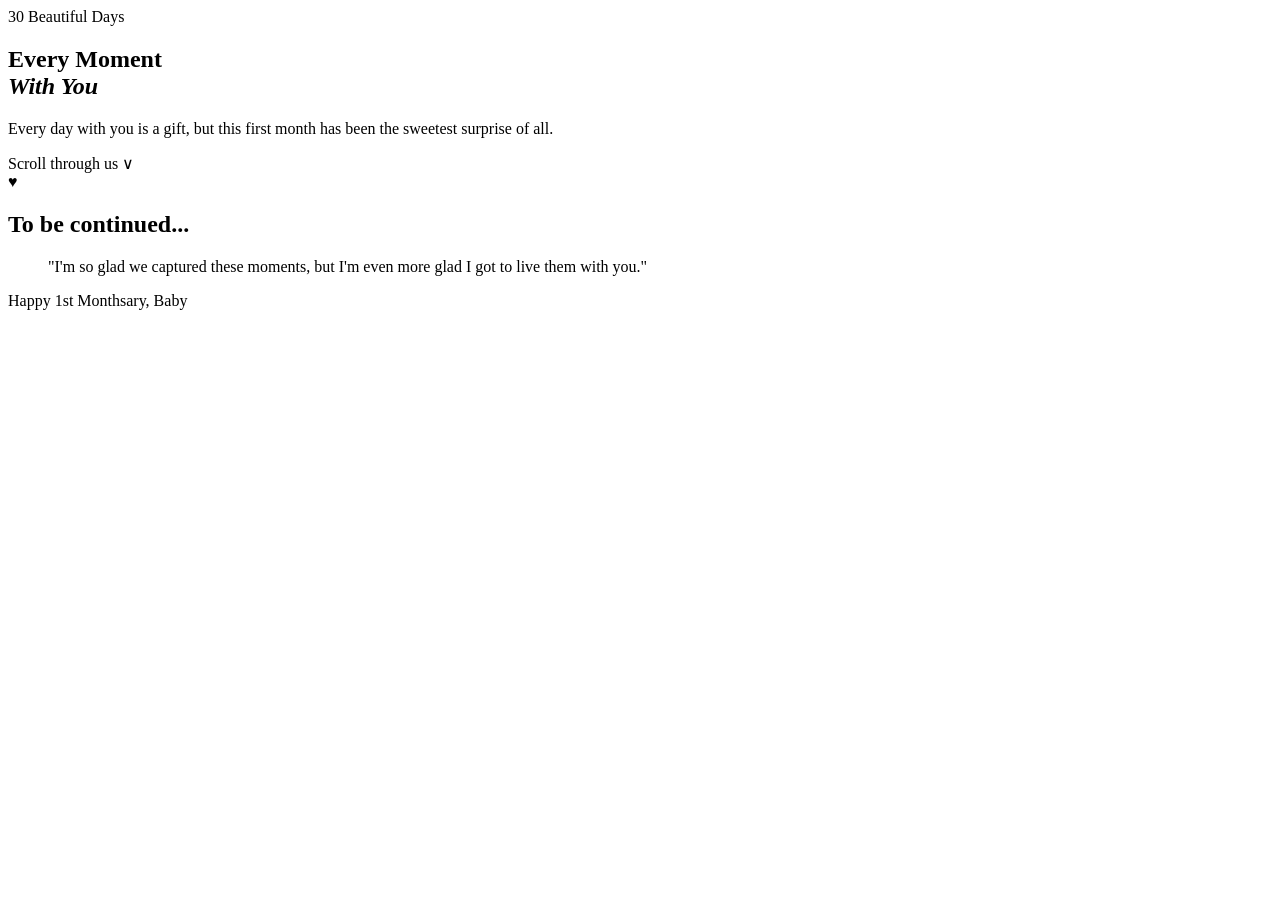
==== index.html @ 8f1a9c7d "file move" ====
<!DOCTYPE html>
<html lang="en">
<head>
  <meta charset="UTF-8" />
  <meta name="viewport" content="width=device-width, initial-scale=1.0" />
  <title>Monthsary</title>

  <link rel="stylesheet" href="style.css" />
</head>

<body>

  <div id="progress-bar"></div>

  <!-- BLOBS -->
  <div class="blob blob1"></div>
  <div class="blob blob2"></div>
  <div class="blob blob3"></div>
  <div class="blob blob4"></div>
  <div class="blob blob5"></div>

  <!-- HERO -->
  <section class="hero">
    <div>
      <div class="badge">30 Beautiful Days</div>

<h1>
  Every Moment <br>
  <em>With You</em>
</h1>

      <p>
        Every day with you is a gift, but this first month
        has been the sweetest surprise of all.
      </p>

      <div class="scroll-hint">
        <span>Scroll through us</span>
        <span class="arrow">∨</span>
      </div>
    </div>

    <div class="hero-fade"></div>
  </section>

  <!-- TIMELINE -->
  <main id="timeline"></main>

  <!-- FOOTER -->
  <footer>
    <div class="heart-circle">♥</div>

    <h2>To be continued...</h2>

    <blockquote>
      "I'm so glad we captured these moments, but I'm even more glad I got to live them with you."
    </blockquote>

    <div class="footer-label">
      Happy 1st Monthsary, Baby
    </div>
  </footer>

  <script src="script.js"></script>

</body>
</html>
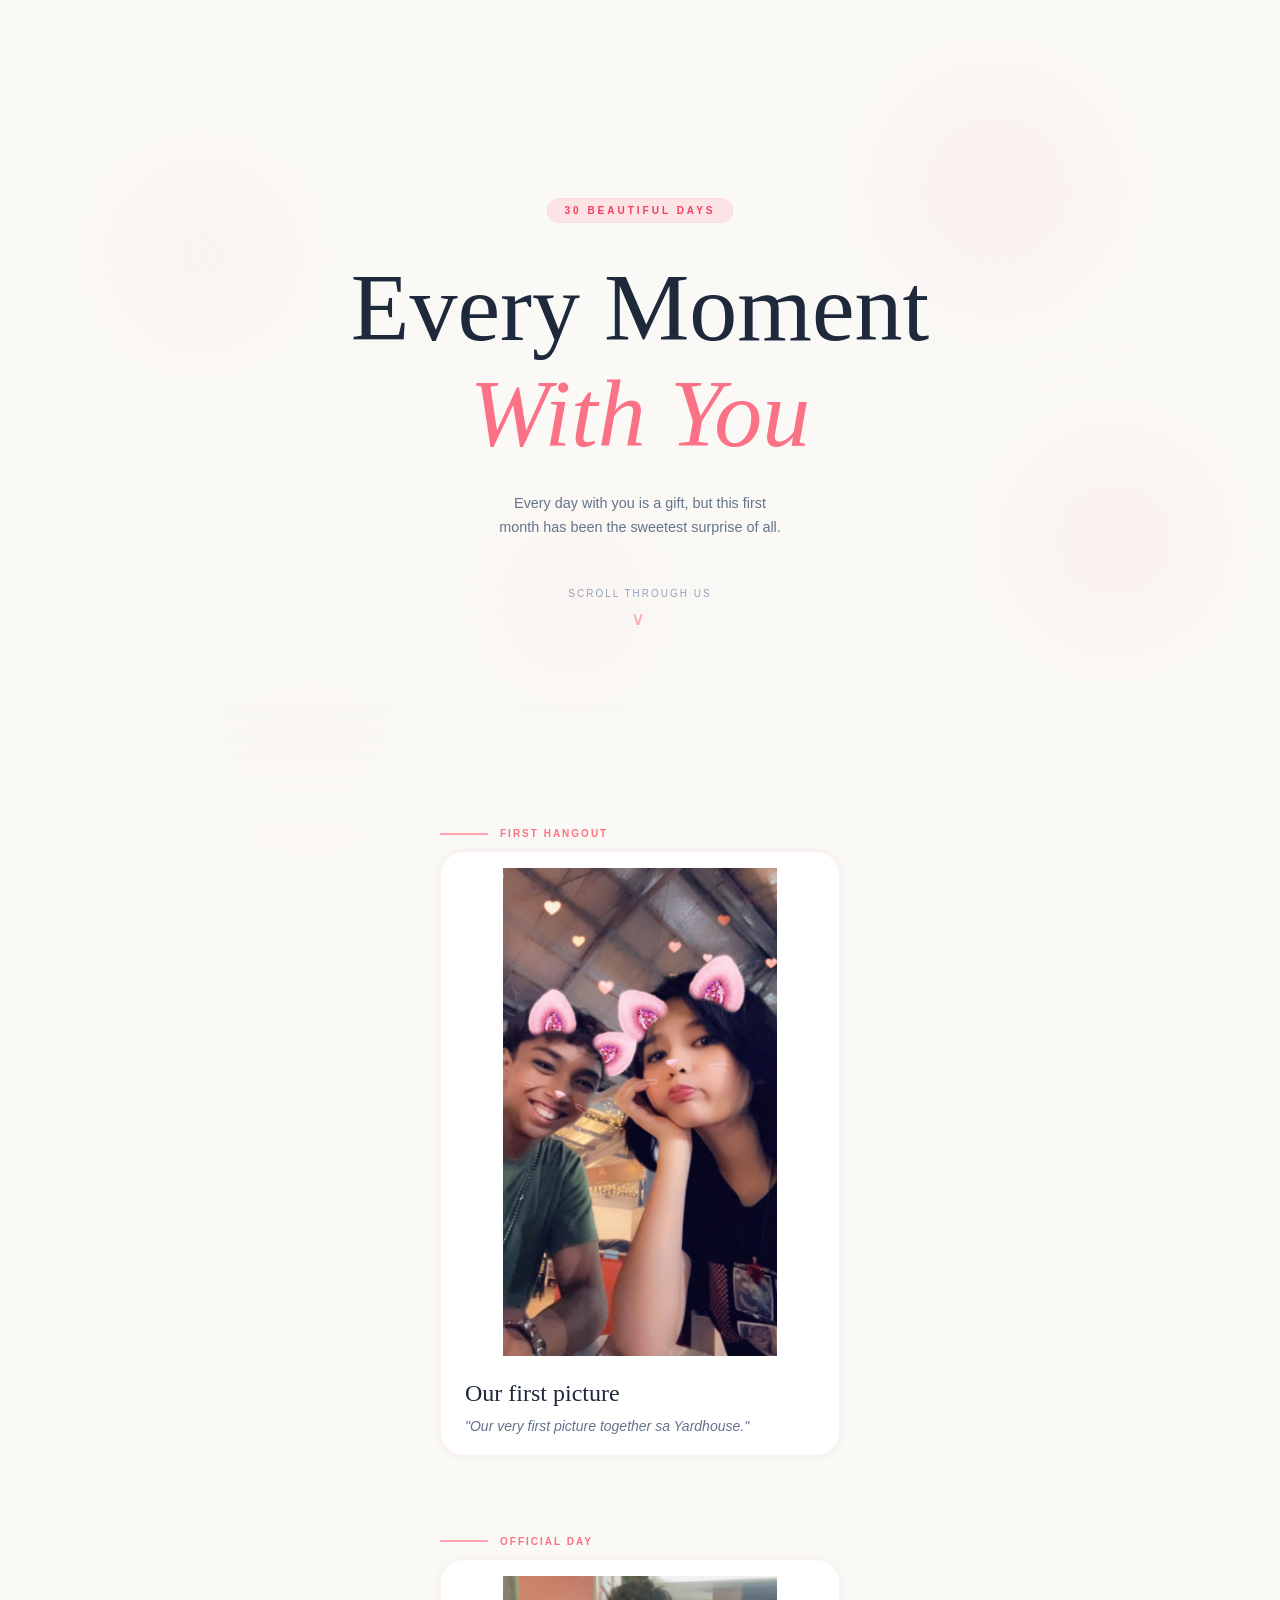
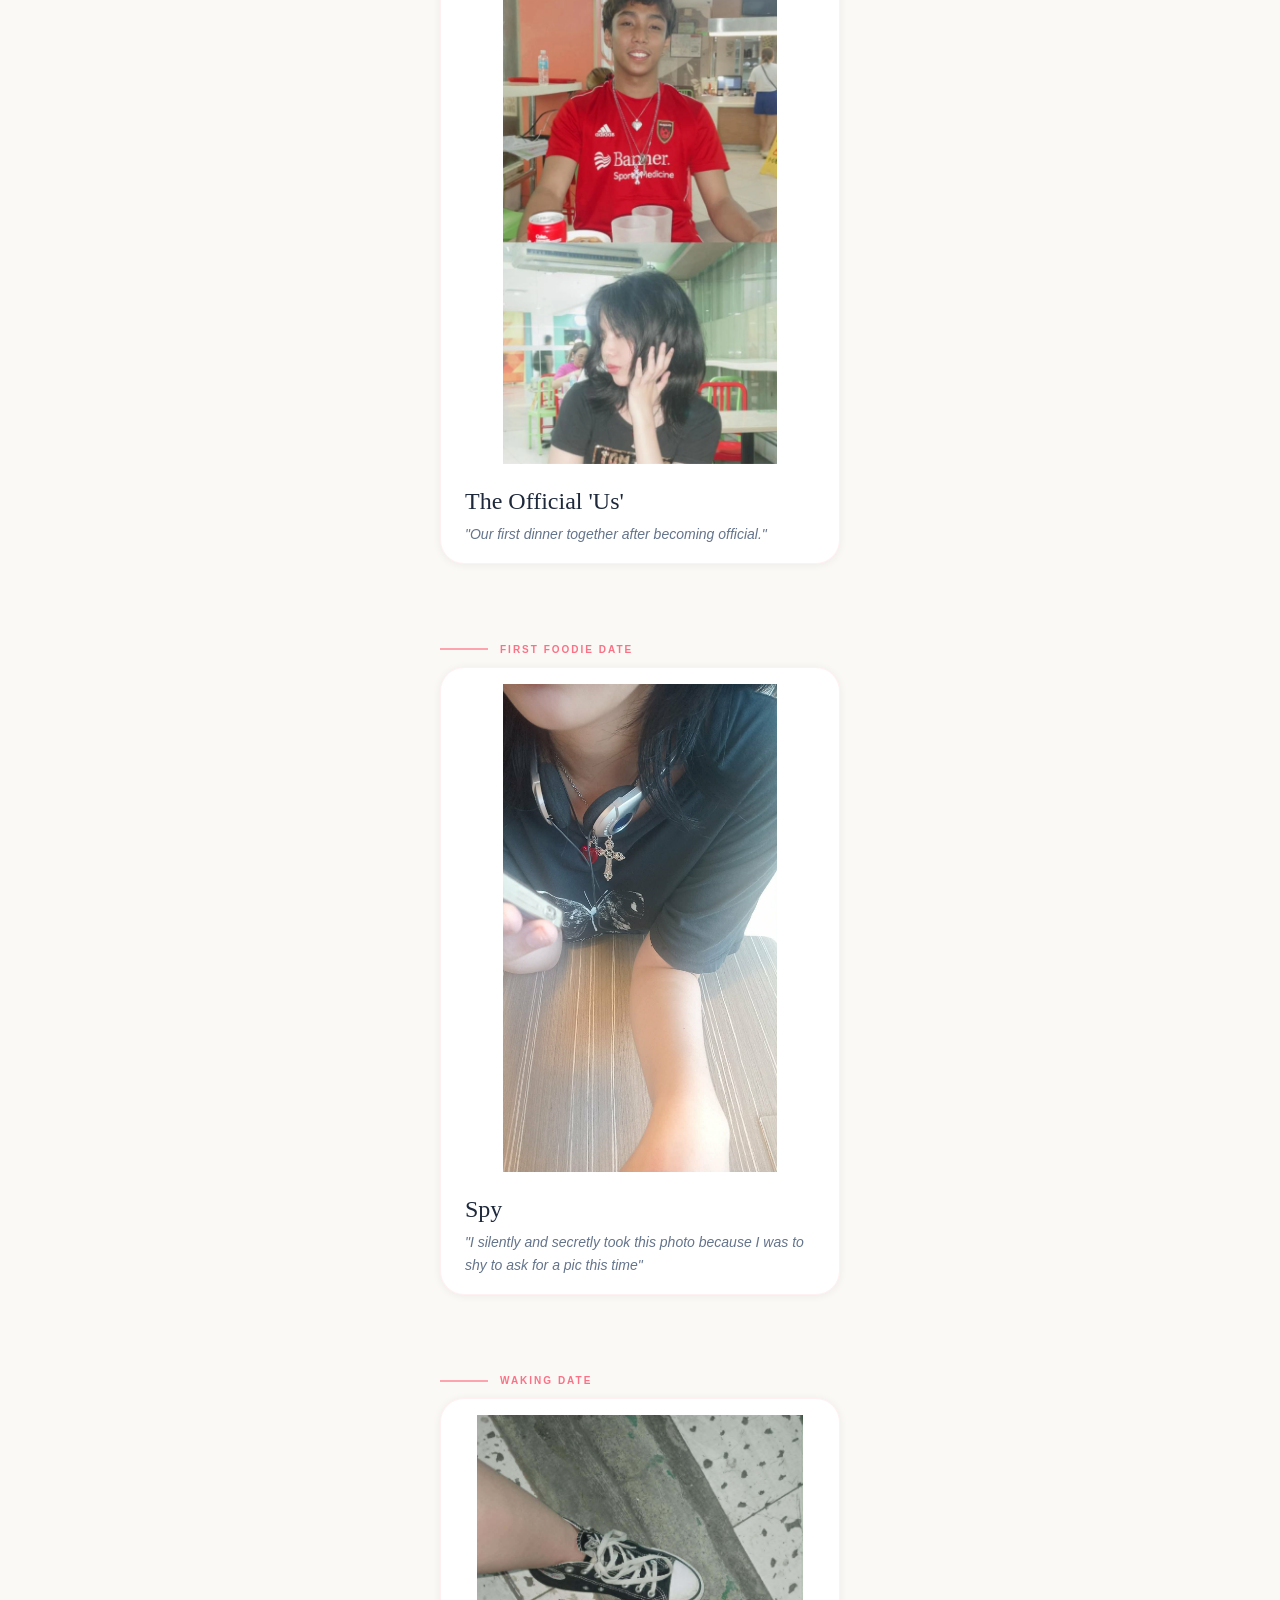
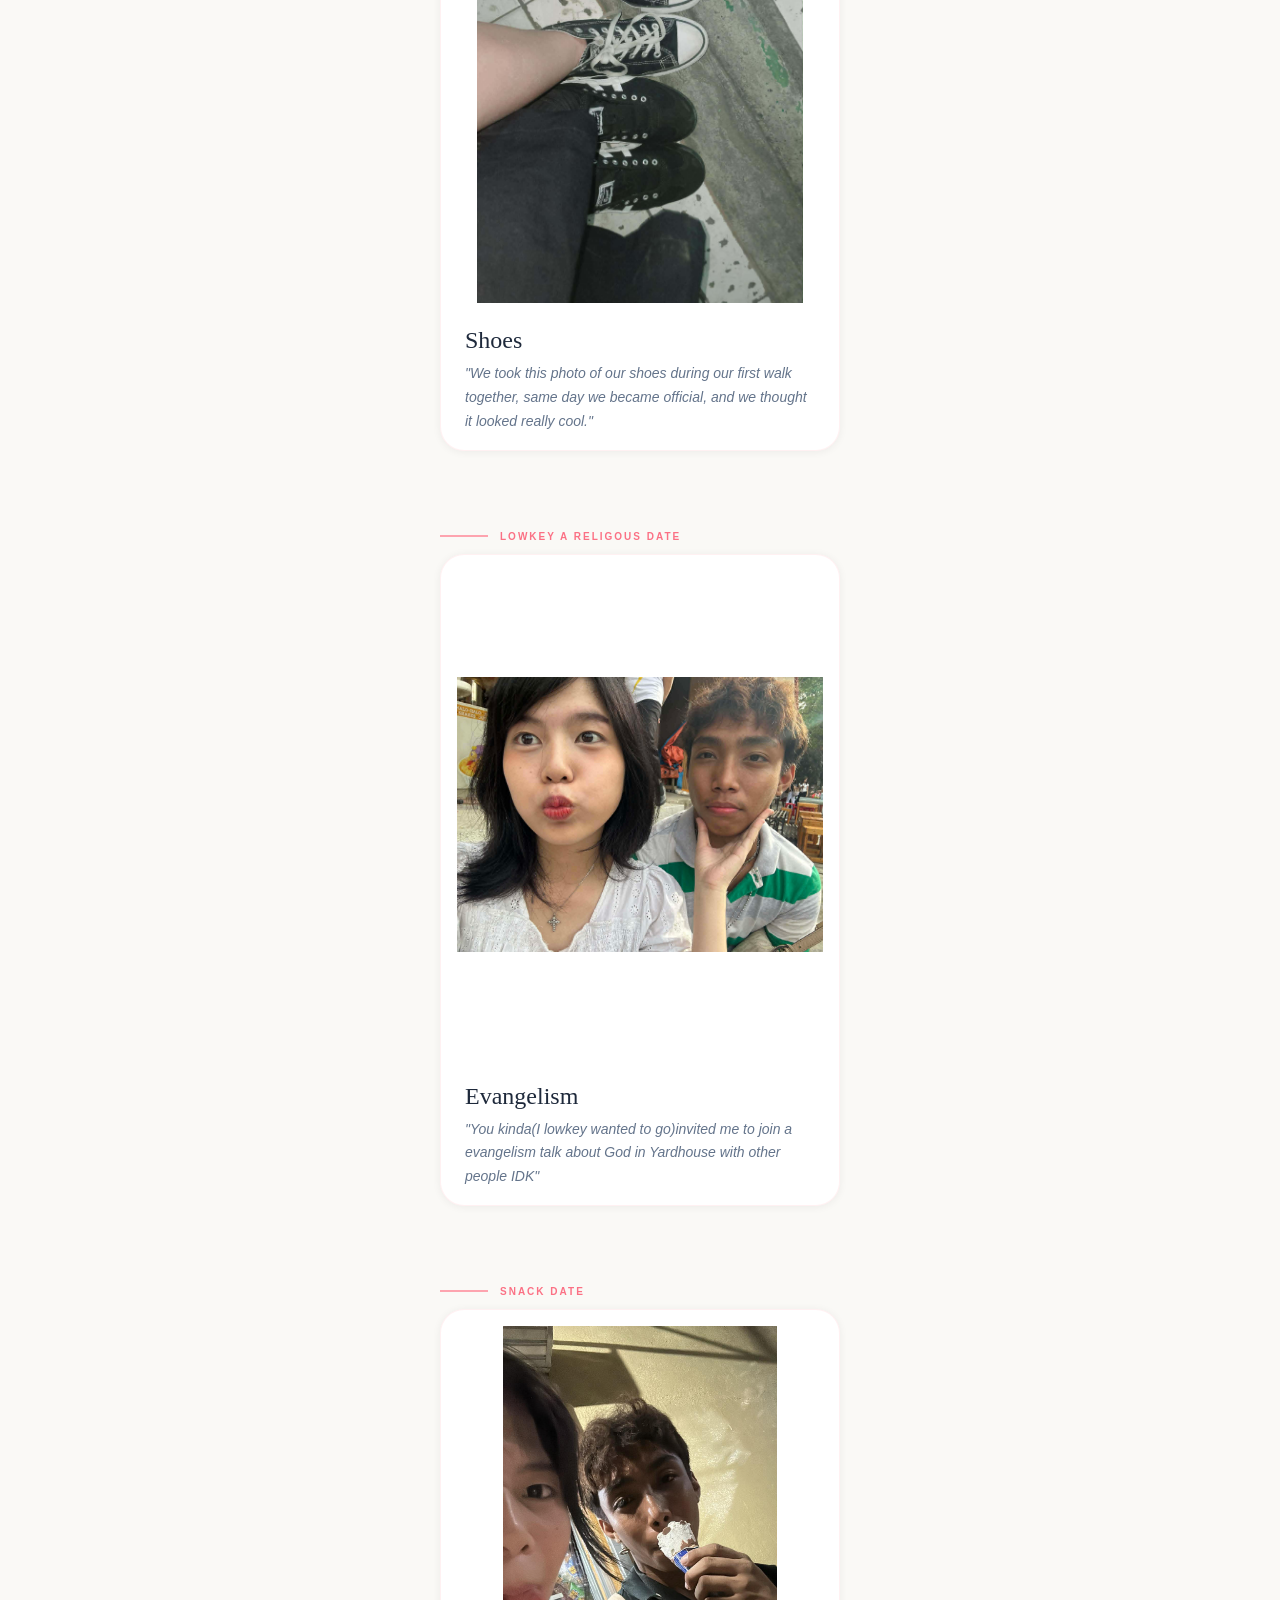
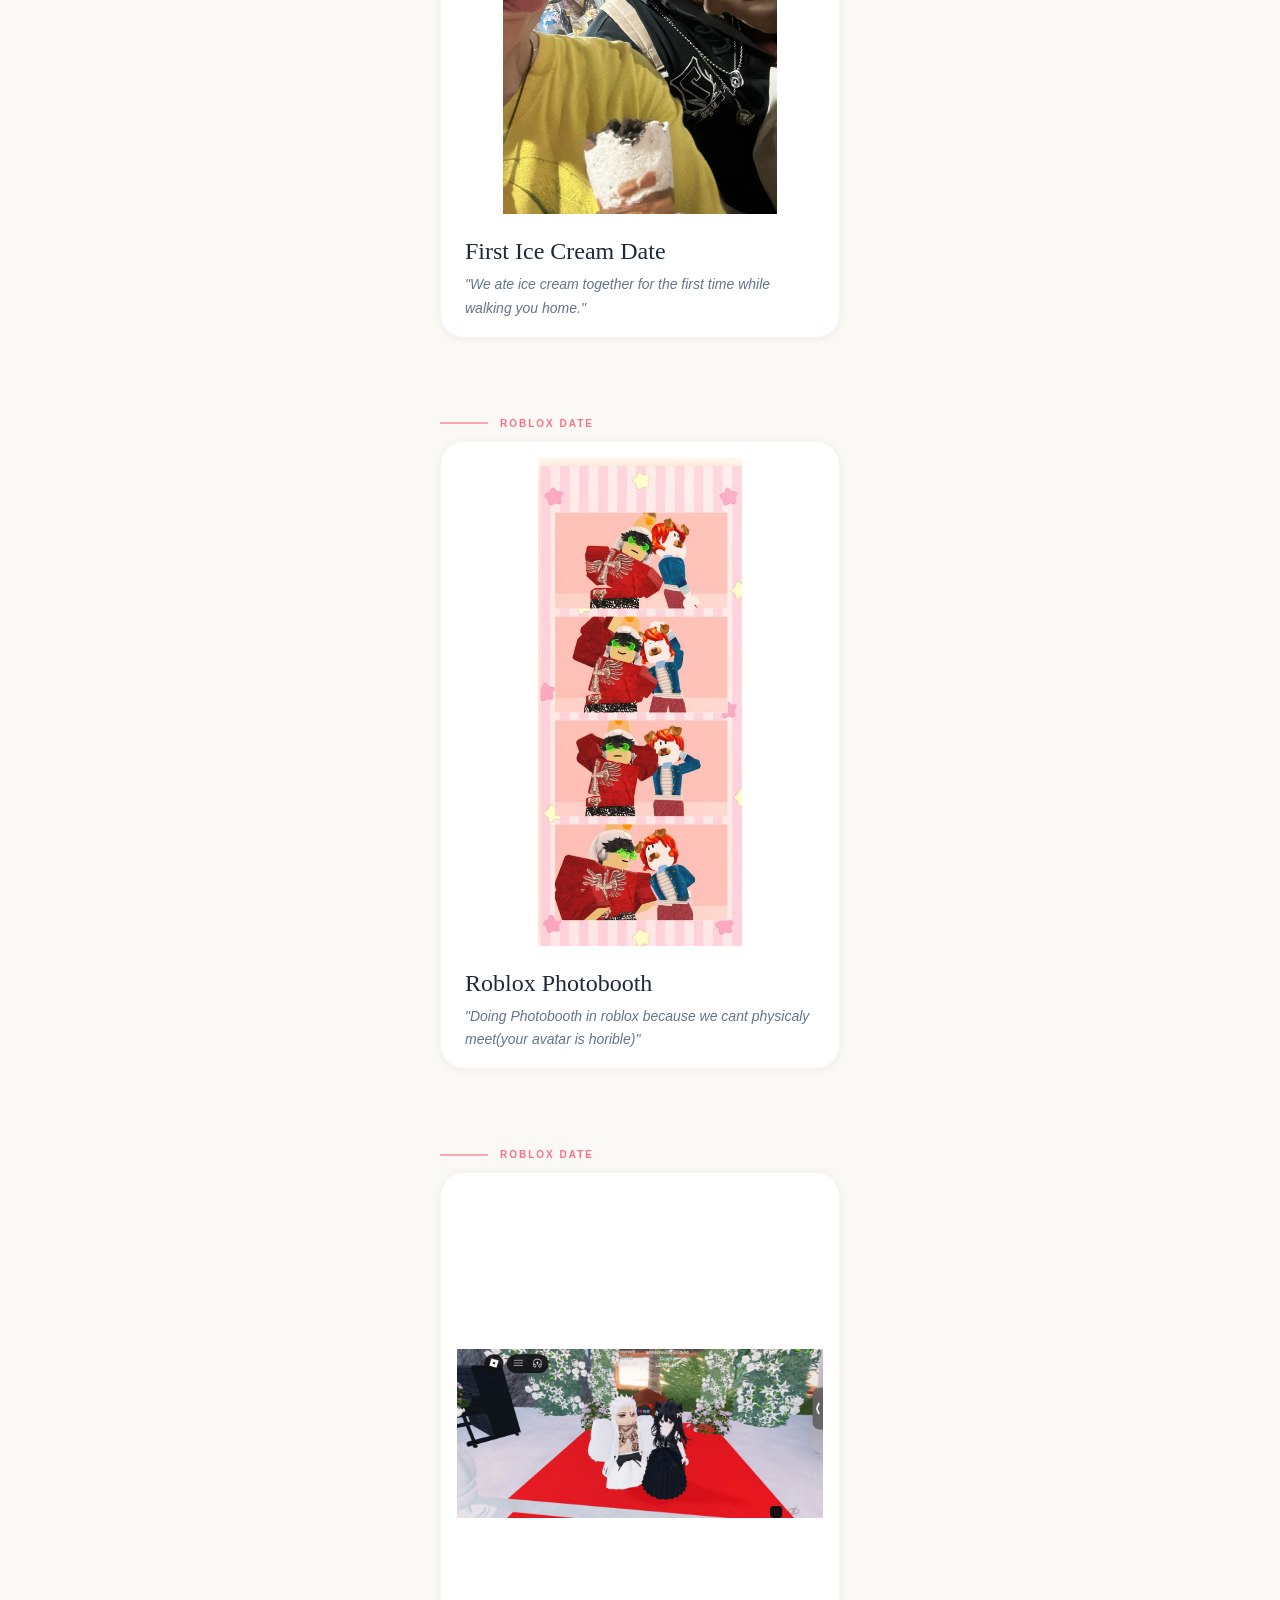
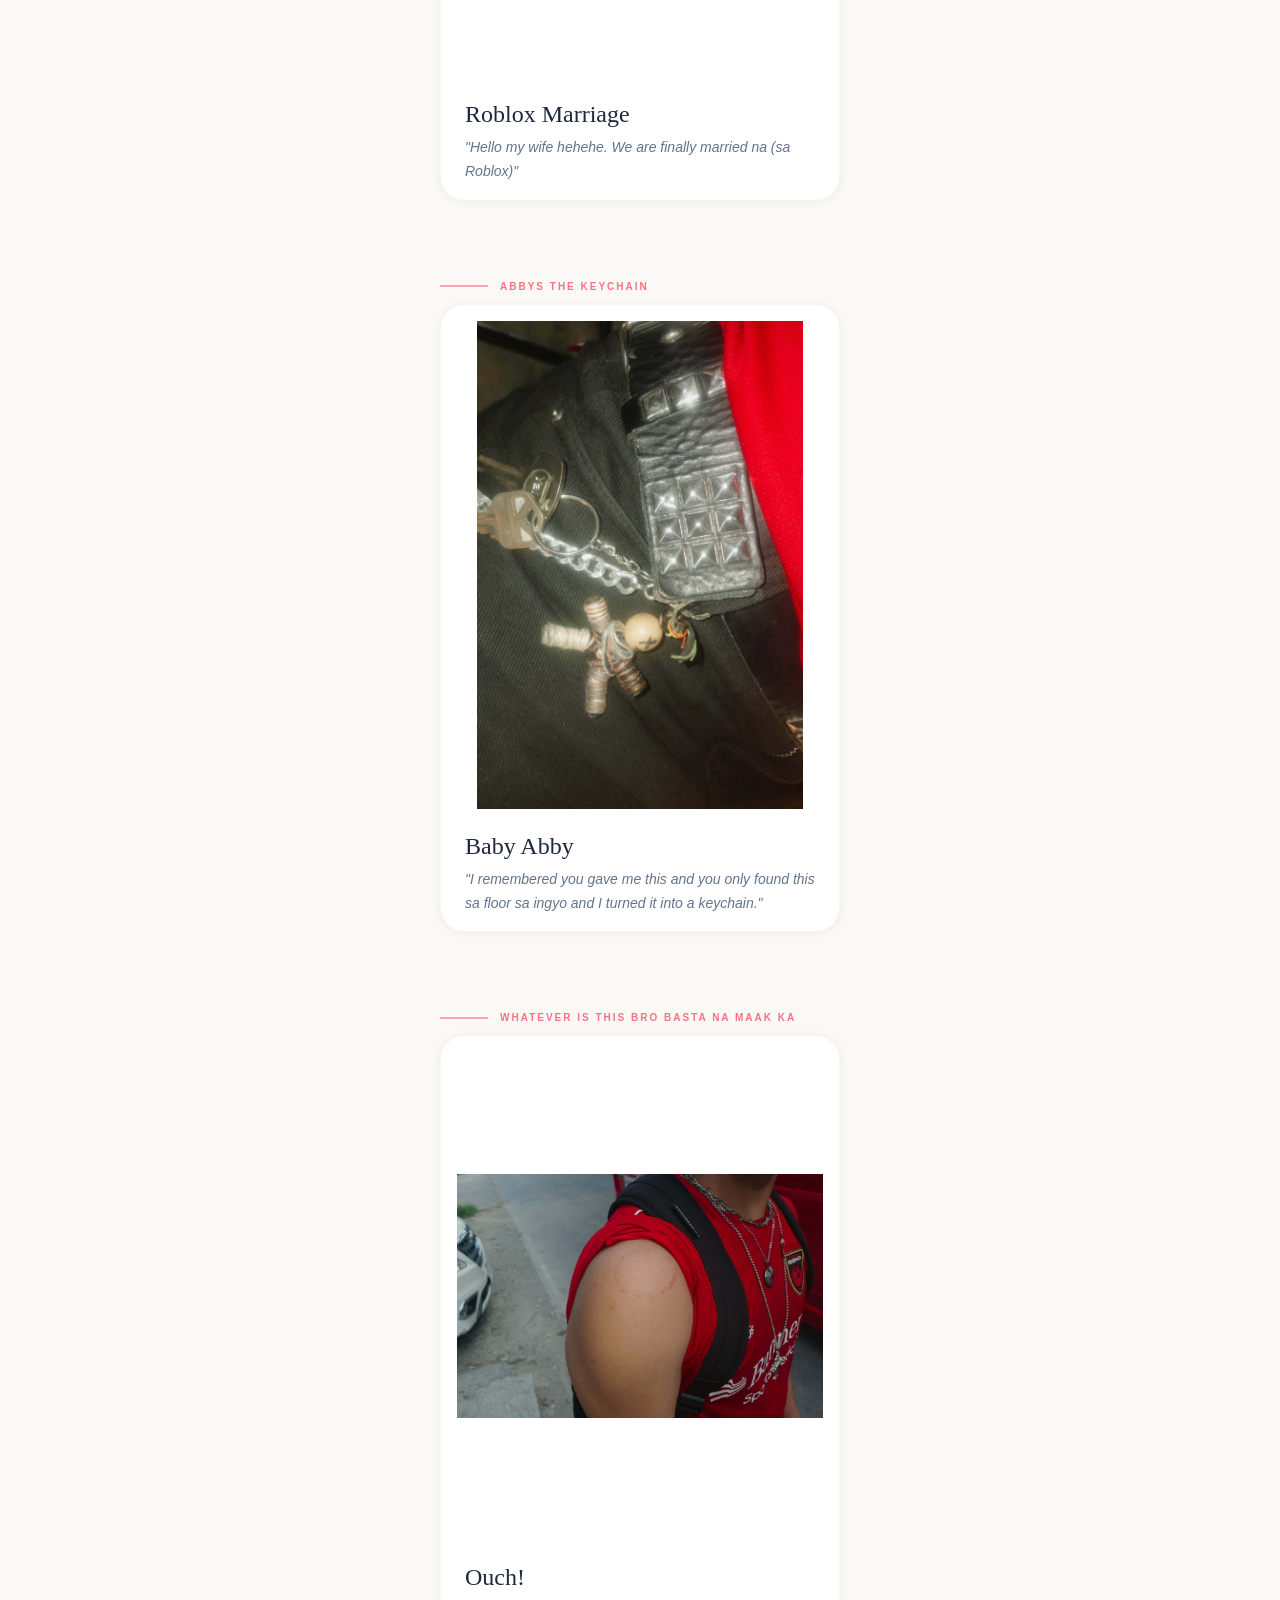
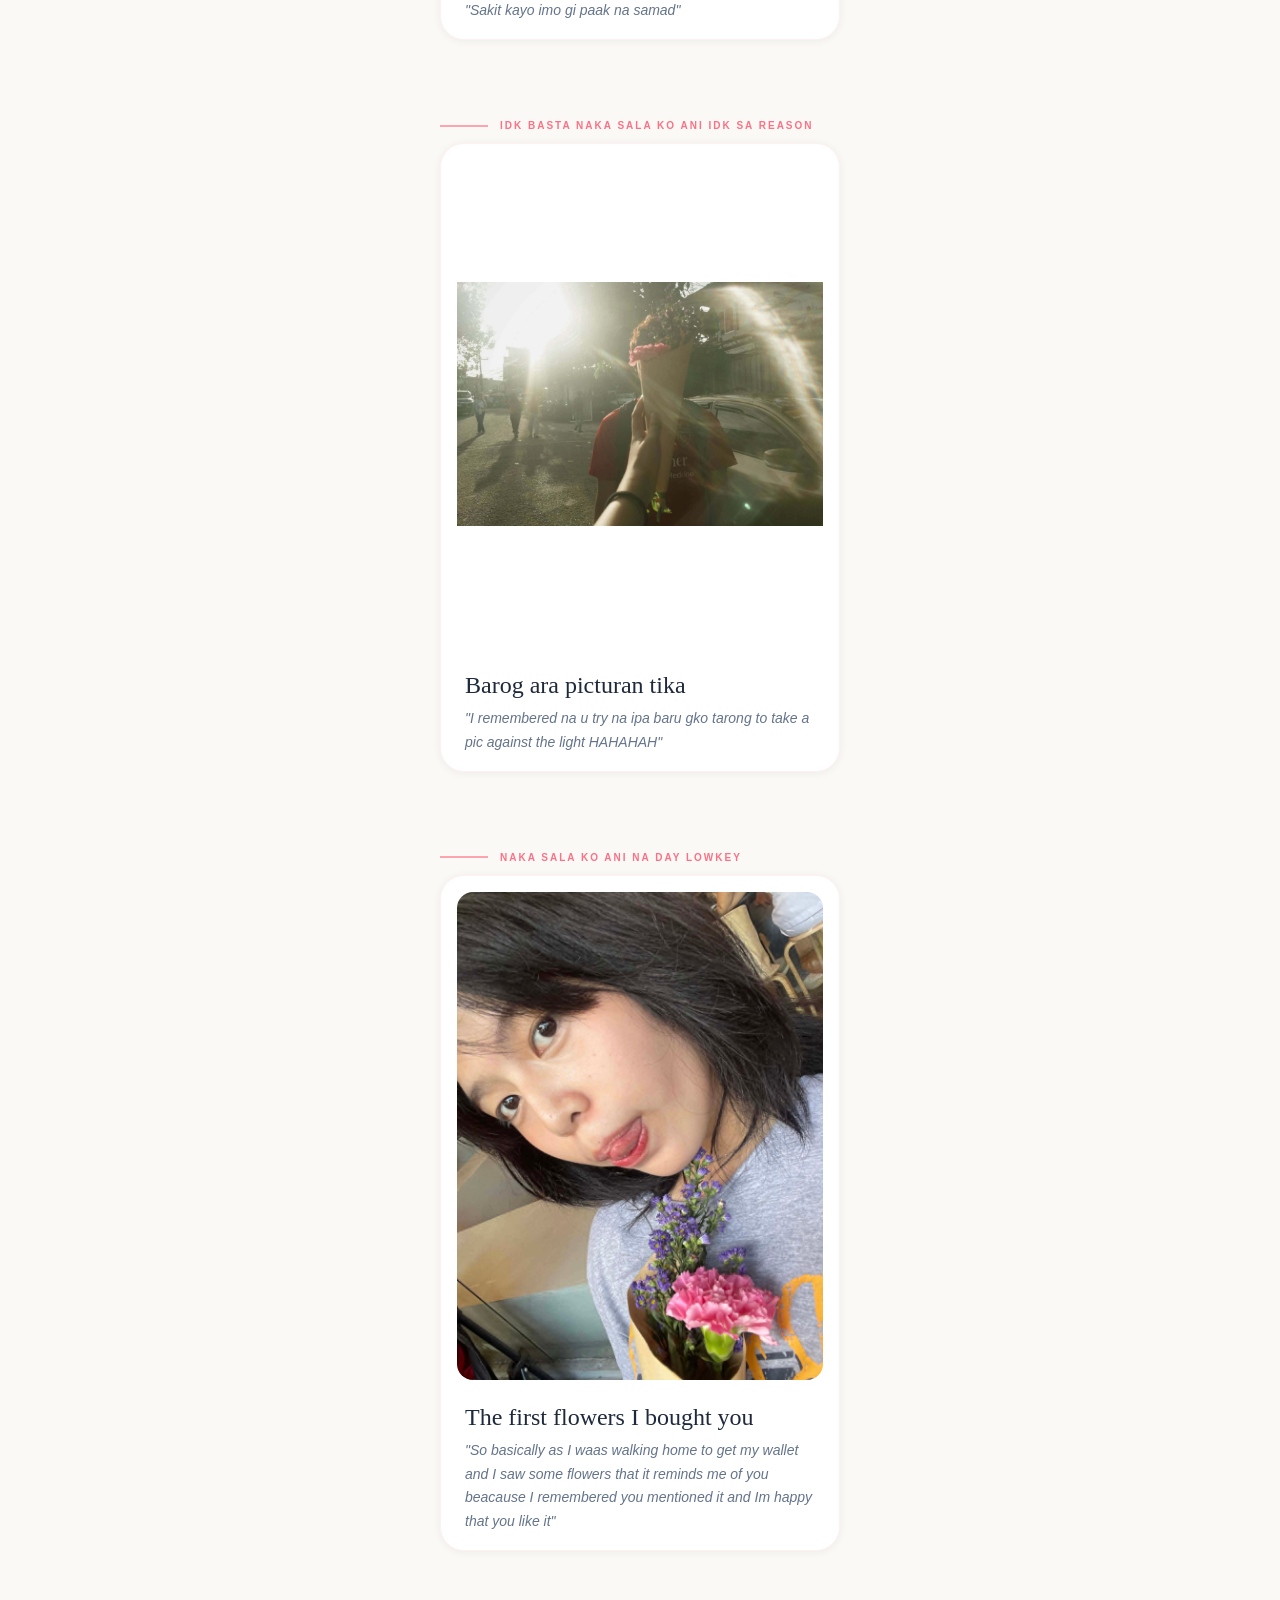
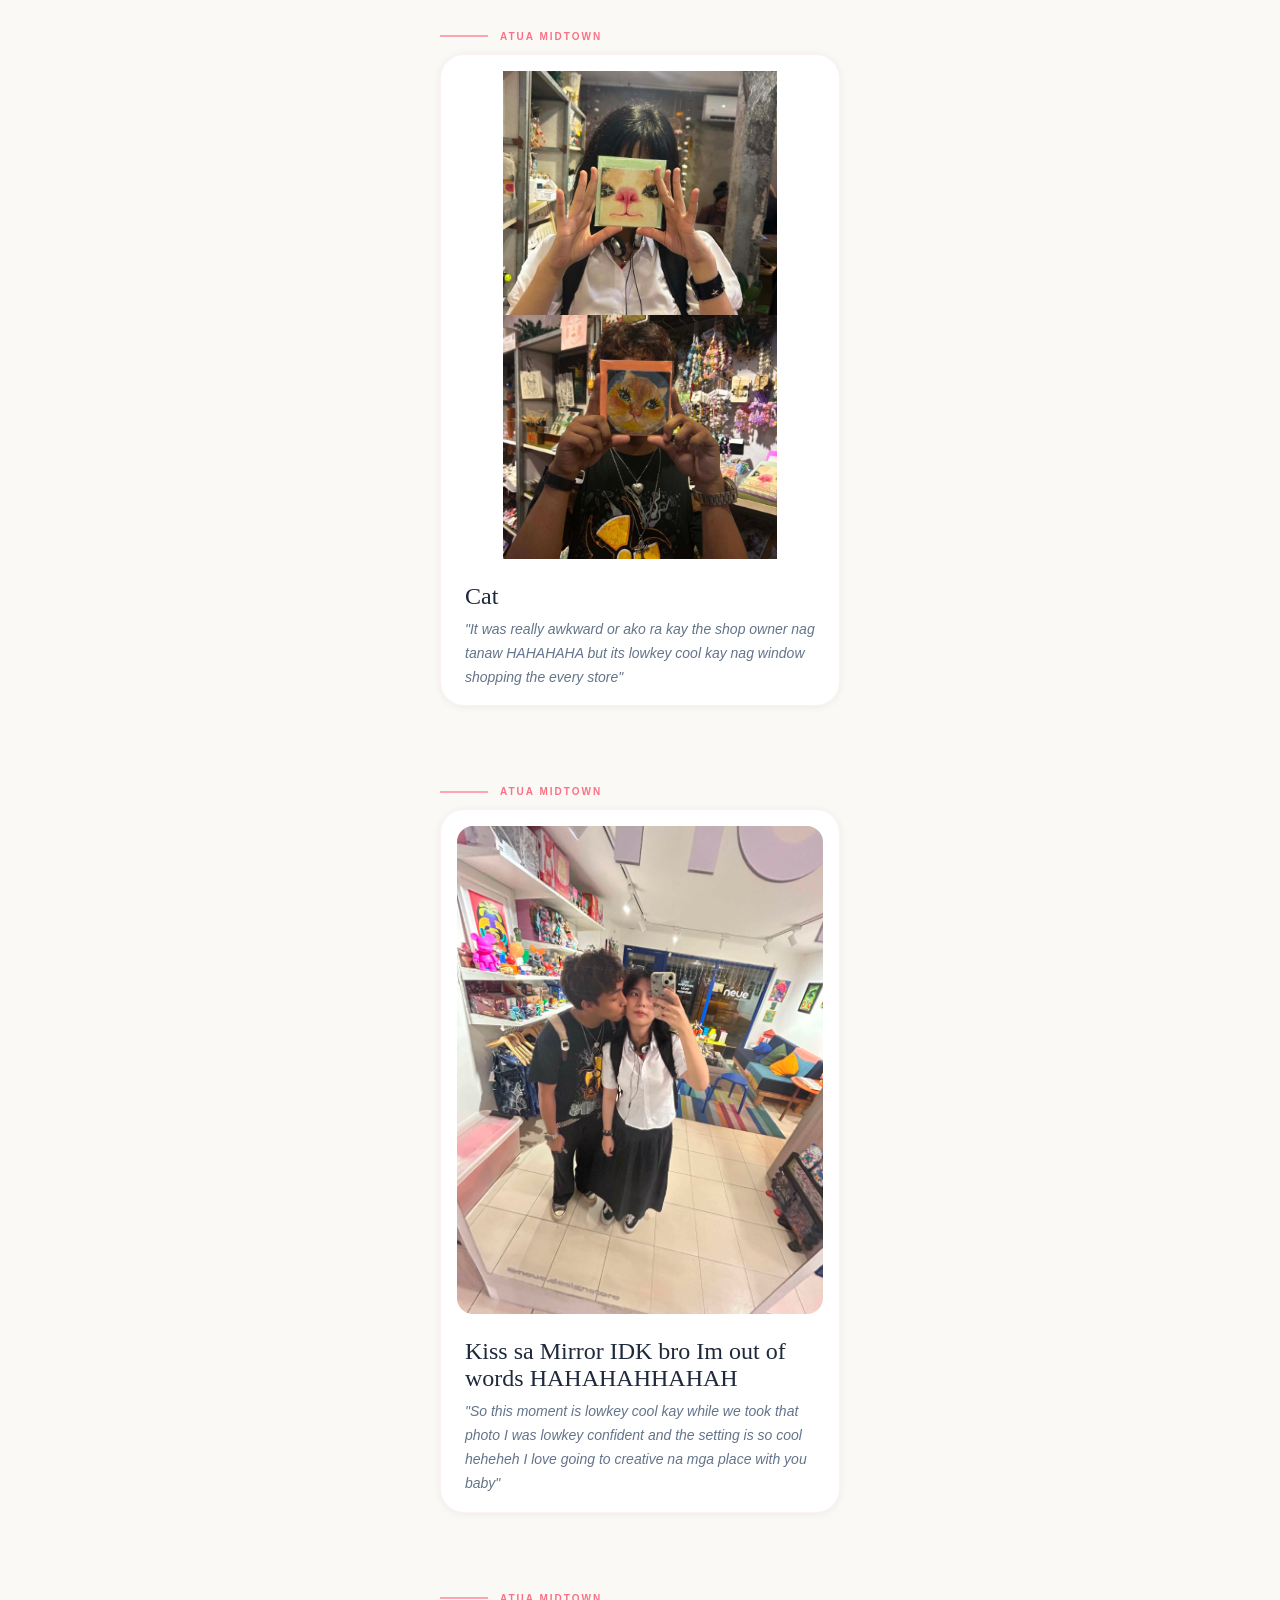
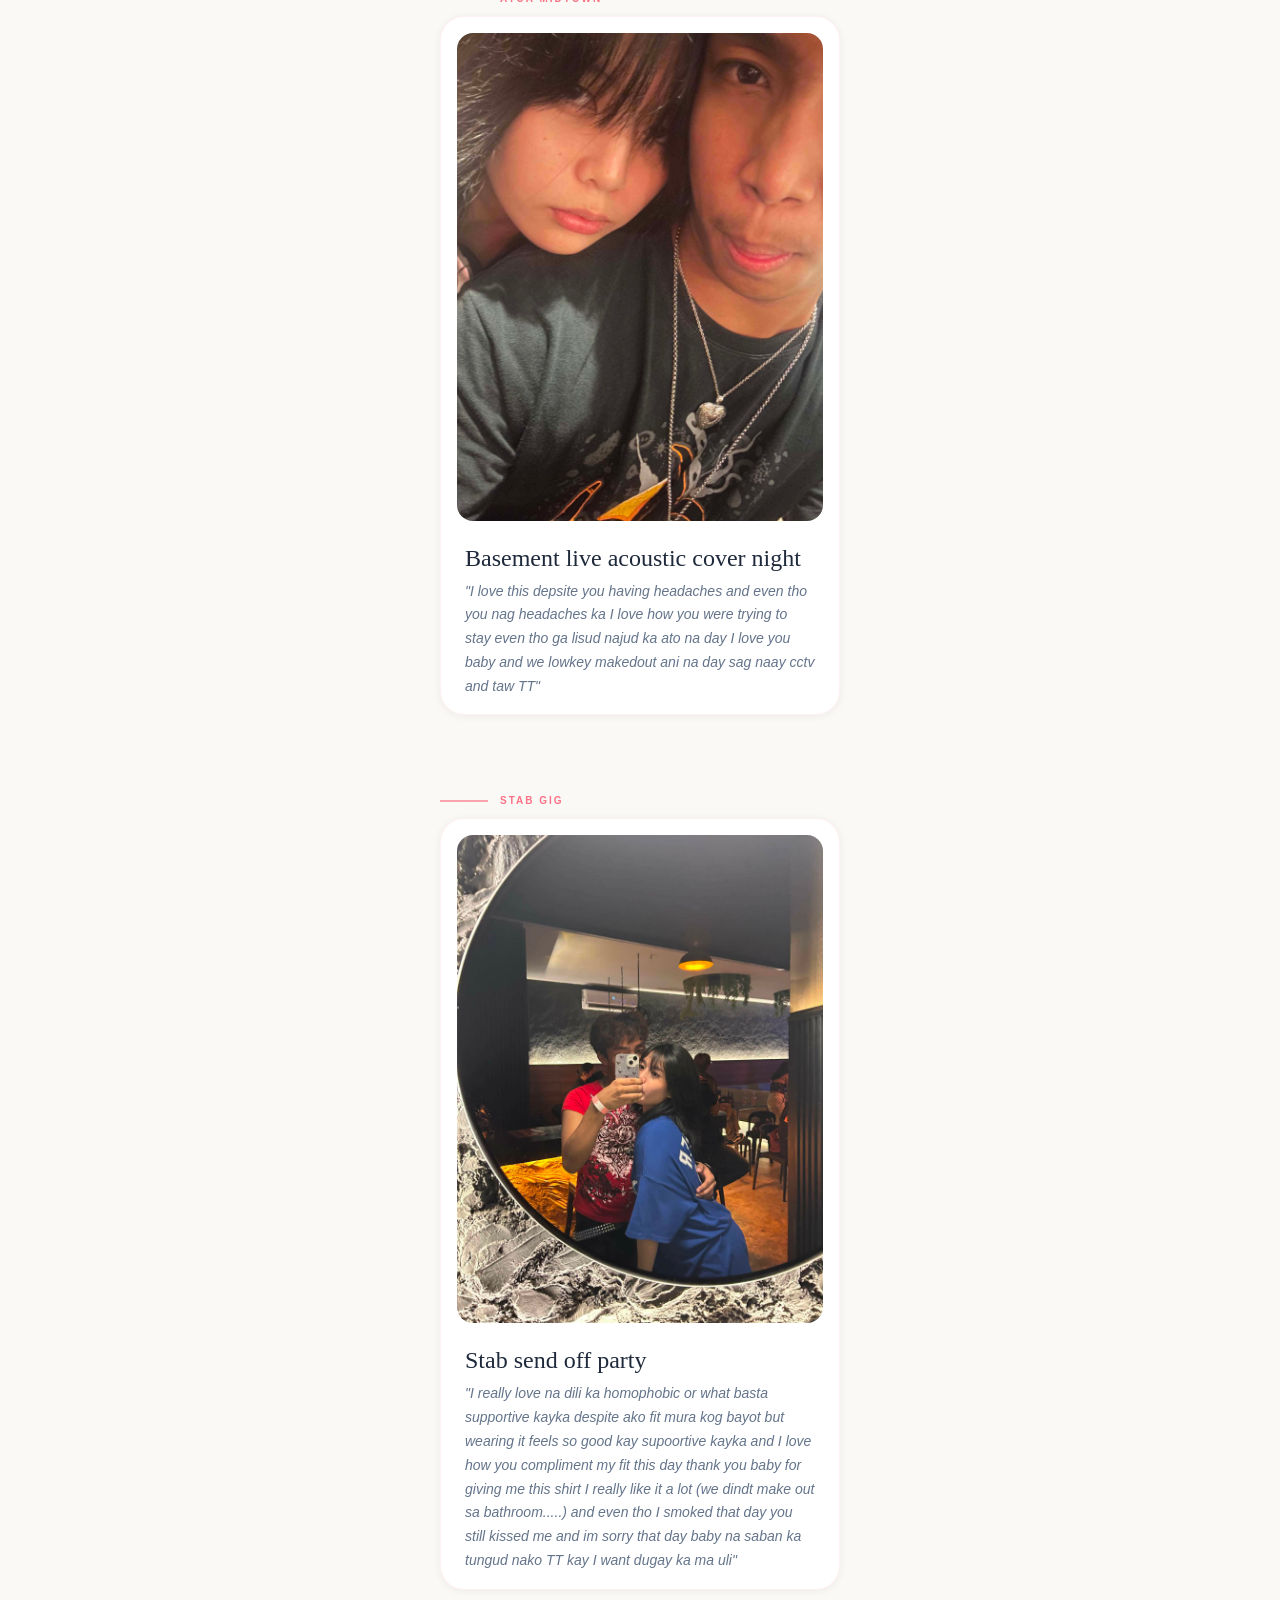
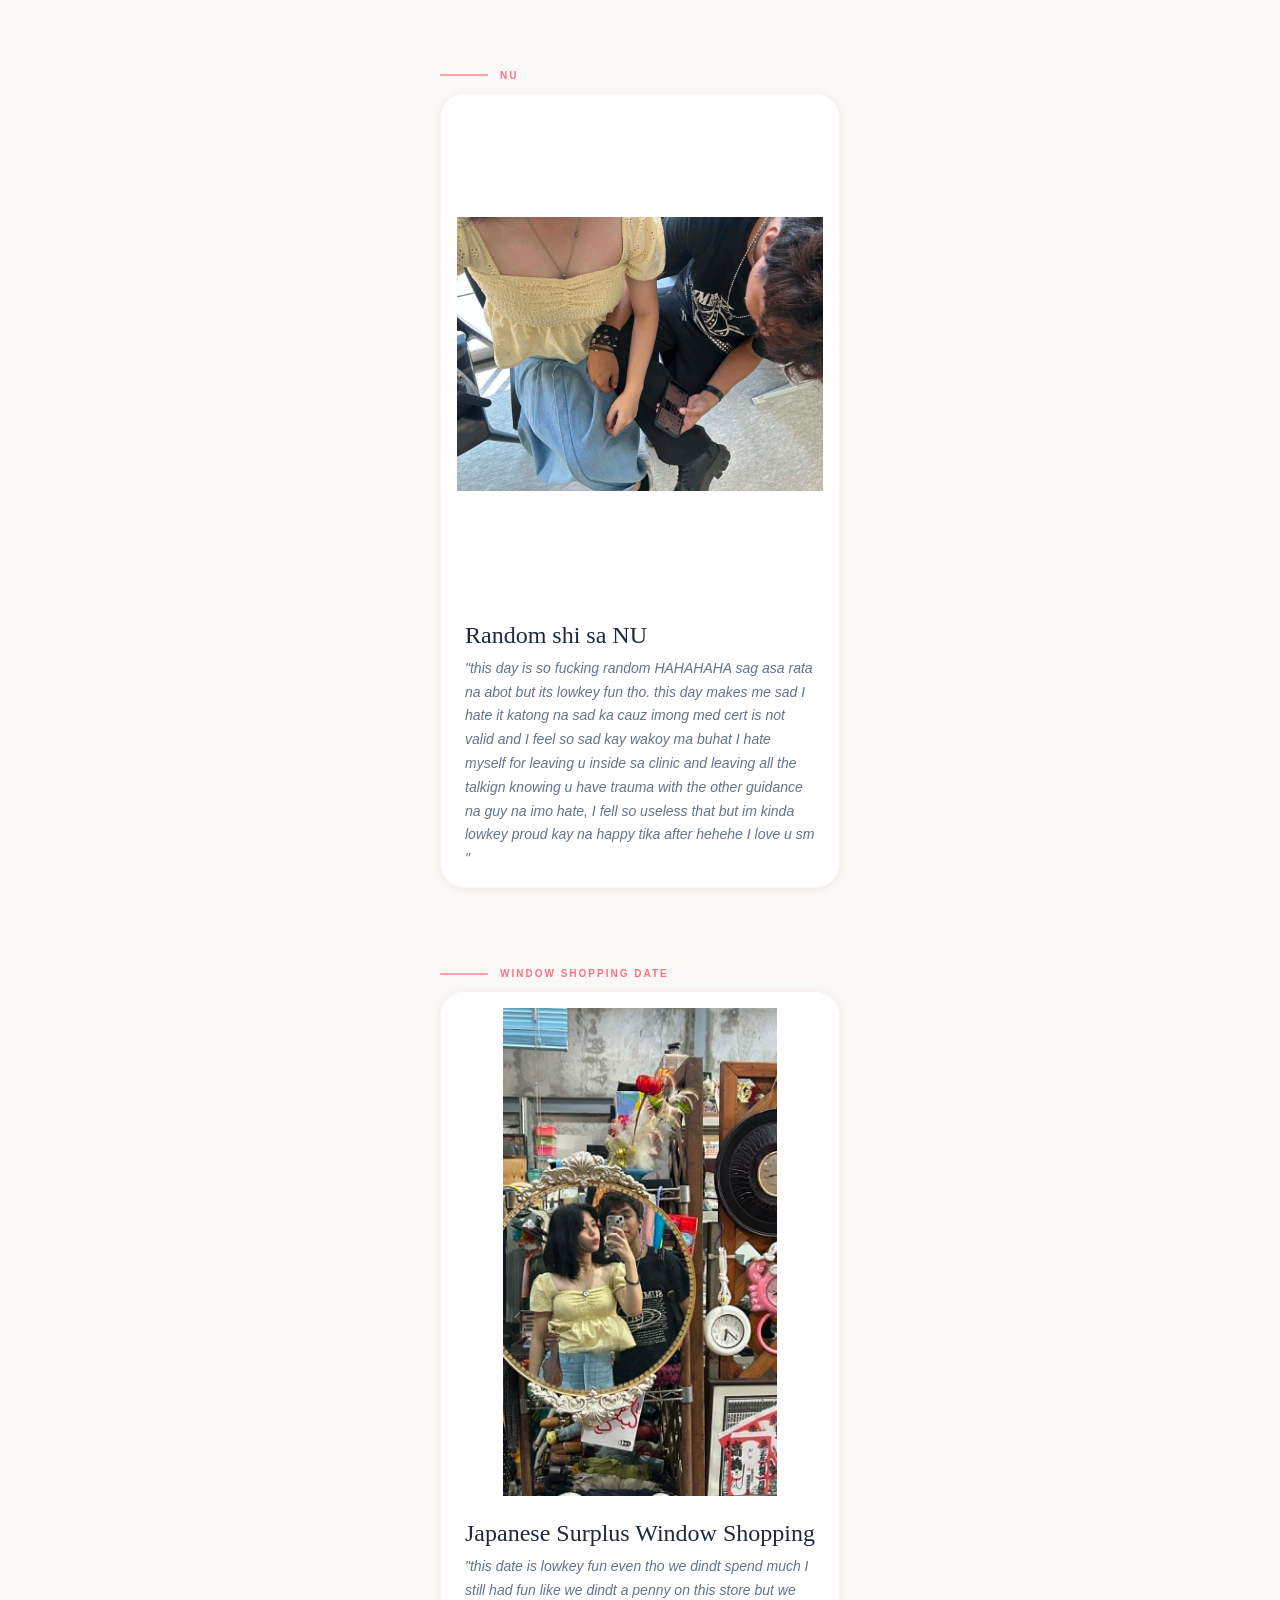
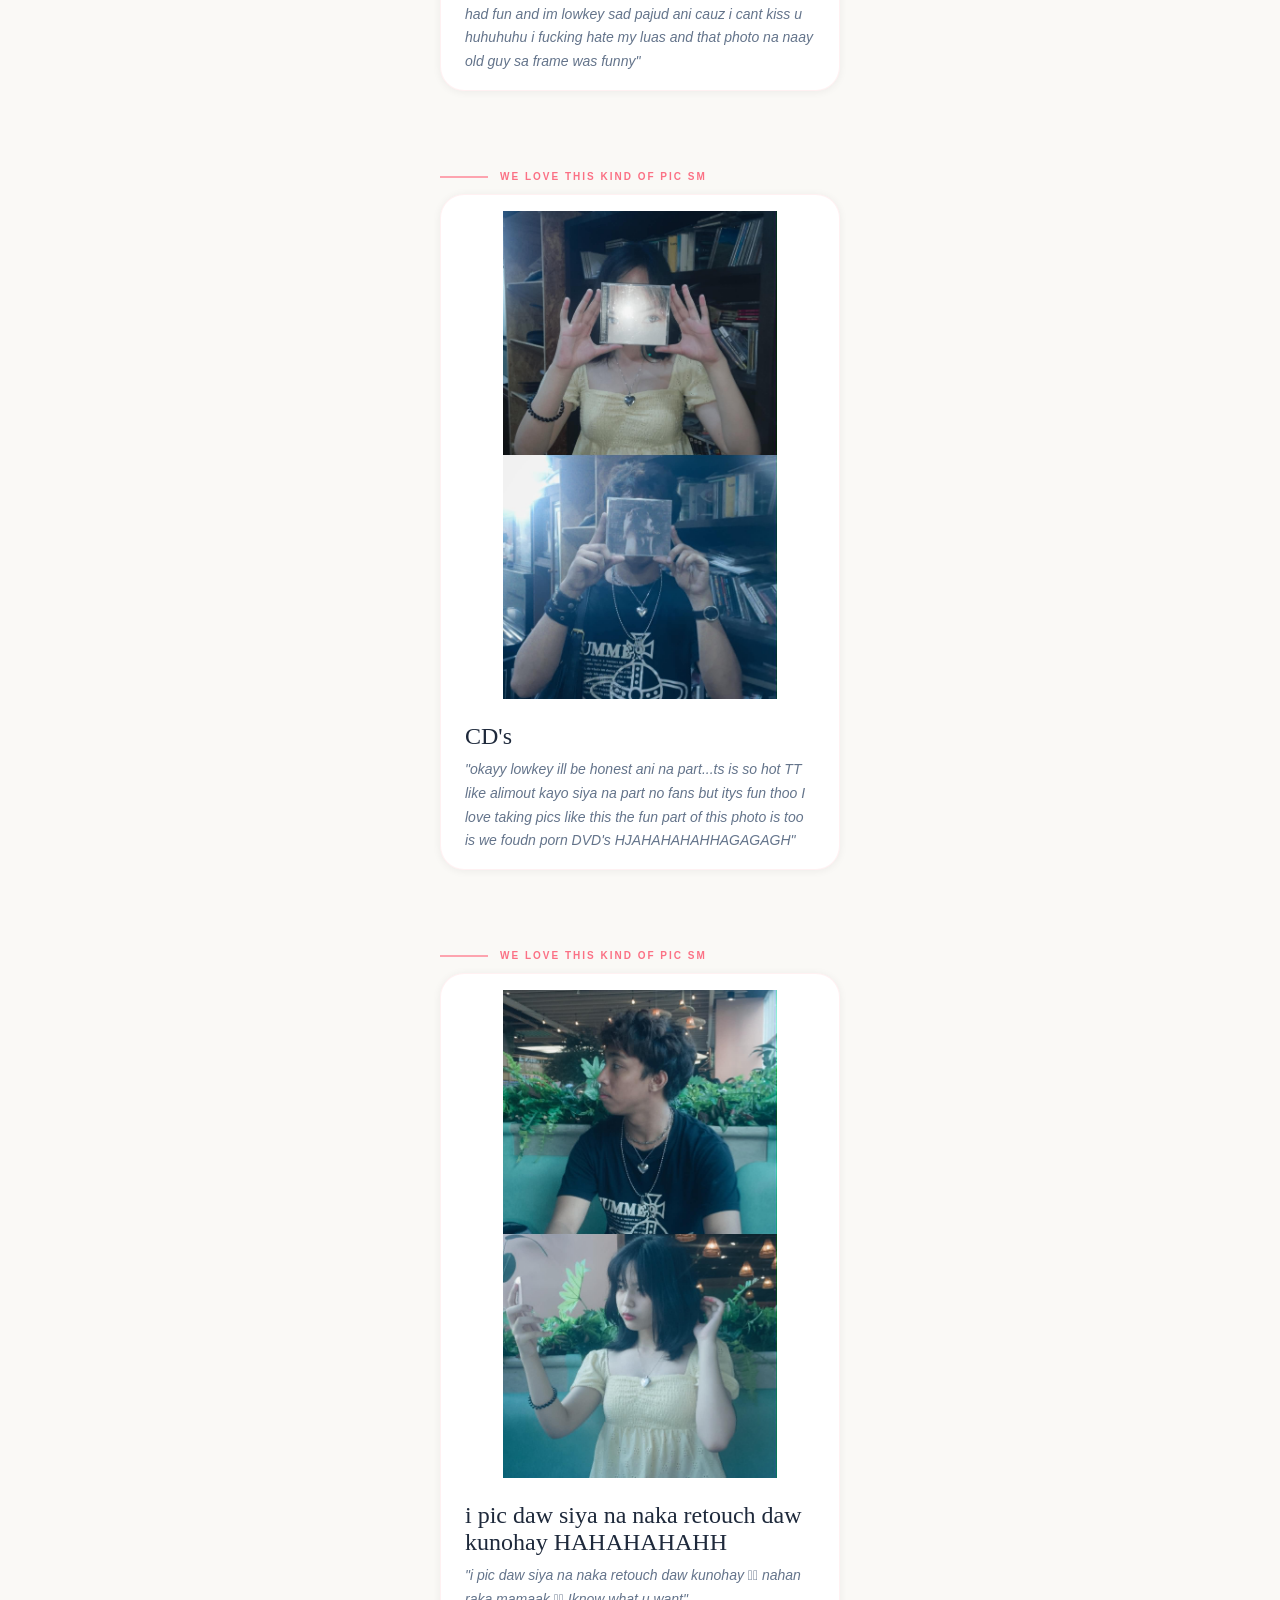
==== commit f3c42ba3: "updated site" ====
--- a/index.html
+++ b/index.html
@@ -1,67 +1,64 @@
-<!DOCTYPE html>
-<html lang="en">
-<head>
-  <meta charset="UTF-8" />
-  <meta name="viewport" content="width=device-width, initial-scale=1.0" />
-  <title>Monthsary</title>
-
-  <link rel="stylesheet" href="style.css" />
-</head>
-
-<body>
-
-  <div id="progress-bar"></div>
-
-  <!-- BLOBS -->
-  <div class="blob blob1"></div>
-  <div class="blob blob2"></div>
-  <div class="blob blob3"></div>
-  <div class="blob blob4"></div>
-  <div class="blob blob5"></div>
-
-  <!-- HERO -->
-  <section class="hero">
-    <div>
-      <div class="badge">30 Beautiful Days</div>
-
-<h1>
-  Every Moment <br>
-  <em>With You</em>
-</h1>
-
-      <p>
-        Every day with you is a gift, but this first month
-        has been the sweetest surprise of all.
-      </p>
-
-      <div class="scroll-hint">
-        <span>Scroll through us</span>
-        <span class="arrow">∨</span>
-      </div>
-    </div>
-
-    <div class="hero-fade"></div>
-  </section>
-
-  <!-- TIMELINE -->
-  <main id="timeline"></main>
-
-  <!-- FOOTER -->
-  <footer>
-    <div class="heart-circle">♥</div>
-
-    <h2>To be continued...</h2>
-
-    <blockquote>
-      "I'm so glad we captured these moments, but I'm even more glad I got to live them with you."
-    </blockquote>
-
-    <div class="footer-label">
-      Happy 1st Monthsary, Baby
-    </div>
-  </footer>
-
-  <script src="script.js"></script>
-
-</body>
-</html>
+<!DOCTYPE html>
+<html lang="en">
+<head>
+  <meta charset="UTF-8" />
+  <meta name="viewport" content="width=device-width, initial-scale=1.0" />
+  <title>Monthsary</title>
+  <link rel="stylesheet" href="style.css" />
+</head>
+
+<body>
+
+  <div id="progress-bar"></div>
+
+  <!-- BLOBS -->
+  <div class="blob blob1"></div>
+  <div class="blob blob2"></div>
+  <div class="blob blob3"></div>
+  <div class="blob blob4"></div>
+  <div class="blob blob5"></div>
+
+  <!-- HERO -->
+  <section class="hero">
+    <div>
+      <div class="badge">30 Beautiful Days</div>
+      <h1>Every Moment <br><em>With You</em></h1>
+      <p>Every day with you is a gift, but this first month has been the sweetest surprise of all.</p>
+      <div class="scroll-hint">
+        <span>Scroll through us</span>
+        <span class="arrow">∨</span>
+      </div>
+    </div>
+    <div class="hero-fade"></div>
+  </section>
+
+  <!-- TIMELINE -->
+  <main id="timeline"></main>
+
+  <!-- FOOTER / TEASER -->
+  <footer>
+    <div class="heart-circle">♥</div>
+    <h2>That's not all...</h2>
+    <blockquote>"I'm so glad we captured these moments, but I'm even more glad I got to live them with you."</blockquote>
+    <div class="scroll-more-hint">
+      <span>Scroll for more</span>
+      <span class="arrow-down">∨</span>
+    </div>
+  </footer>
+
+  <!-- POEM SECTION -->
+  <section id="poem-section">
+    <div class="poem-container">
+      <div class="poem-icon">🌸</div>
+      <h2 class="poem-title">For You</h2>
+      <div class="poem-body">
+        <!-- ✏️ EDIT YOUR POEM HERE — each line is a <p> -->
+        <p>hi</p>
+      </div>
+      <div class="poem-footer-label">Happy 1st Monthsary, Baby</div>
+    </div>
+  </section>
+
+  <script src="script.js"></script>
+</body>
+</html>
--- a/style.css
+++ b/style.css
@@ -0,0 +1,430 @@
+*{
+  margin:0;
+  padding:0;
+  box-sizing:border-box;
+}
+
+body{
+  min-height:100vh;
+  background:#faf9f6;
+  color:#1e293b;
+  font-family:-apple-system,BlinkMacSystemFont,'Segoe UI',sans-serif;
+  overflow-x:hidden;
+  padding-bottom:5rem;
+}
+
+/* PROGRESS BAR */
+
+#progress-bar{
+  position:fixed;
+  top:0;
+  left:0;
+  height:3px;
+  width:0%;
+  background:#fb7185;
+  z-index:100;
+  transition:width 0.05s linear;
+}
+
+/* BLOBS */
+
+.blob{
+  position:fixed;
+  border-radius:50%;
+  background:#fecdd3;
+  filter:blur(60px);
+  opacity:0.2;
+  pointer-events:none;
+  z-index:0;
+  animation:floatBlob 12s ease-in-out infinite;
+}
+
+.blob1{
+  width:150px;
+  height:150px;
+  left:10%;
+  top:20%;
+}
+
+.blob2{
+  width:200px;
+  height:200px;
+  left:70%;
+  top:10%;
+  animation-duration:14s;
+}
+
+.blob3{
+  width:120px;
+  height:120px;
+  left:40%;
+  top:60%;
+  animation-duration:10s;
+}
+
+.blob4{
+  width:180px;
+  height:180px;
+  left:80%;
+  top:50%;
+  animation-duration:16s;
+}
+
+.blob5{
+  width:100px;
+  height:100px;
+  left:20%;
+  top:80%;
+  animation-duration:13s;
+}
+
+@keyframes floatBlob{
+  0%,100%{
+    transform:translateY(0);
+  }
+
+  50%{
+    transform:translateY(-80px);
+  }
+}
+
+/* HERO */
+
+.hero{
+  height:92vh;
+  display:flex;
+  flex-direction:column;
+  align-items:center;
+  justify-content:center;
+  position:relative;
+  padding:0 2rem;
+  z-index:10;
+  text-align:center;
+}
+
+.badge{
+  display:inline-flex;
+  align-items:center;
+  gap:0.5rem;
+  padding:0.375rem 1rem;
+  border-radius:9999px;
+  background:rgba(254,205,211,0.5);
+  border:1px solid rgba(254,205,211,0.3);
+  color:#f43f5e;
+  font-size:10px;
+  font-weight:700;
+  letter-spacing:0.3em;
+  text-transform:uppercase;
+  margin-bottom:2rem;
+}
+
+.hero h1{
+  font-family:Georgia,serif;
+  font-size:clamp(3.5rem,10vw,6rem);
+  line-height:1.1;
+  margin-bottom:1.5rem;
+  font-weight:400;
+}
+
+.hero h1 em{
+  color:#fb7185;
+}
+
+.hero p{
+  font-size:0.9rem;
+  color:#64748b;
+  max-width:18rem;
+  margin:0 auto 3rem;
+  line-height:1.7;
+  font-weight:300;
+}
+
+.scroll-hint{
+  display:flex;
+  flex-direction:column;
+  align-items:center;
+  gap:0.5rem;
+  animation:bounce 2s ease-in-out infinite;
+}
+
+.scroll-hint span{
+  font-size:10px;
+  letter-spacing:0.2em;
+  text-transform:uppercase;
+  color:#94a3b8;
+}
+
+.scroll-hint .arrow{
+  color:#fda4af;
+  font-size:1.2rem;
+}
+
+@keyframes bounce{
+  0%,100%{
+    transform:translateY(0);
+  }
+
+  50%{
+    transform:translateY(10px);
+  }
+}
+
+.hero-fade{
+  position:absolute;
+  left:0;
+  right:0;
+  bottom:0;
+  height:8rem;
+  background:linear-gradient(to top,#faf9f6,transparent);
+}
+
+/* TIMELINE */
+
+main{
+  max-width:28rem;
+  margin:0 auto;
+  padding:0 1.5rem;
+  position:relative;
+  z-index:10;
+}
+
+.memory-card{
+  margin-bottom:5rem;
+  opacity:0;
+  transform:translateY(30px);
+  transition:opacity 0.8s ease, transform 0.8s ease;
+}
+
+.memory-card.visible{
+  opacity:1;
+  transform:translateY(0);
+}
+
+.date-line{
+  display:flex;
+  align-items:center;
+  gap:0.75rem;
+  margin-bottom:0.75rem;
+}
+
+.date-line .line{
+  width:3rem;
+  height:2px;
+  background:#fda4af;
+}
+
+.date-line .label{
+  font-size:10px;
+  letter-spacing:0.2em;
+  text-transform:uppercase;
+  font-weight:700;
+  color:#fb7185;
+}
+
+.card-body{
+  background:white;
+  border-radius:1.5rem;
+  padding:1rem;
+  box-shadow:0 1px 8px rgba(0,0,0,0.06);
+  border:1px solid rgba(255,228,230,0.5);
+}
+
+.card-img-wrap{
+  position:relative;
+  border-radius:1rem;
+  overflow:hidden;
+  margin-bottom:1.5rem;
+  aspect-ratio:3/4;
+}
+
+.card-img-wrap img {
+  width: 100%;
+  height: 100%;
+  object-fit: contain;
+}
+.card-text{
+  padding:0 0.5rem;
+}
+
+.card-text h3{
+  font-family:Georgia,serif;
+  font-size:1.5rem;
+  margin-bottom:0.5rem;
+  color:#1e293b;
+  font-weight:400;
+}
+
+.card-text p{
+  font-size:0.875rem;
+  color:#64748b;
+  line-height:1.7;
+  font-style:italic;
+  font-weight:300;
+}
+
+/* FOOTER */
+
+footer{
+  padding:6rem 2rem;
+  text-align:center;
+  position:relative;
+  z-index:10;
+}
+
+.heart-circle{
+  width:4rem;
+  height:4rem;
+  background:white;
+  border-radius:50%;
+  display:flex;
+  align-items:center;
+  justify-content:center;
+  box-shadow:0 4px 20px rgba(0,0,0,0.08);
+  margin:0 auto 2rem;
+  border:1px solid #fff1f2;
+  font-size:2rem;
+  animation:pulse 2s ease-in-out infinite;
+}
+
+@keyframes pulse{
+  0%,100%{
+    transform:scale(1);
+    opacity:1;
+  }
+
+  50%{
+    transform:scale(1.15);
+    opacity:0.7;
+  }
+}
+
+footer h2{
+  font-family:Georgia,serif;
+  font-size:1.875rem;
+  margin-bottom:1rem;
+  color:#1e293b;
+  font-weight:400;
+}
+
+footer blockquote{
+  color:#64748b;
+  font-size:0.875rem;
+  font-style:italic;
+  margin-bottom:2.5rem;
+  line-height:1.7;
+}
+
+.footer-label{
+  font-size:10px;
+  letter-spacing:0.2em;
+  text-transform:uppercase;
+  color:#fda4af;
+  font-weight:600;
+}
+
+/* SCROLL MORE HINT */
+
+.scroll-more-hint {
+  display: flex;
+  flex-direction: column;
+  align-items: center;
+  gap: 0.5rem;
+  margin-top: 2rem;
+  animation: bounce 2s ease-in-out infinite;
+}
+
+.scroll-more-hint span {
+  font-size: 10px;
+  letter-spacing: 0.2em;
+  text-transform: uppercase;
+  color: #94a3b8;
+}
+
+.arrow-down {
+  color: #fda4af;
+  font-size: 1.2rem;
+}
+
+/* POEM SECTION */
+
+#poem-section {
+  min-height: 100vh;
+  display: flex;
+  align-items: center;
+  justify-content: center;
+  padding: 6rem 2rem;
+  position: relative;
+  z-index: 10;
+  opacity: 0;
+  transform: translateY(60px);
+  transition: opacity 1s ease, transform 1s ease;
+}
+
+#poem-section.poem-visible {
+  opacity: 1;
+  transform: translateY(0);
+}
+
+.poem-container {
+  max-width: 26rem;
+  width: 100%;
+  background: white;
+  border-radius: 2rem;
+  padding: 3rem 2.5rem;
+  text-align: center;
+  box-shadow: 0 4px 40px rgba(251, 113, 133, 0.12);
+  border: 1px solid rgba(255, 228, 230, 0.6);
+  position: relative;
+}
+
+.poem-container::before {
+  content: '';
+  position: absolute;
+  inset: -2px;
+  border-radius: 2rem;
+  background: linear-gradient(135deg, #fecdd3, #fff1f2, #fecdd3);
+  z-index: -1;
+  opacity: 0.5;
+}
+
+.poem-icon {
+  font-size: 2.5rem;
+  margin-bottom: 1.5rem;
+  animation: pulse 2s ease-in-out infinite;
+}
+
+.poem-title {
+  font-family: Georgia, serif;
+  font-size: 2rem;
+  font-weight: 400;
+  font-style: italic;
+  color: #fb7185;
+  margin-bottom: 2rem;
+  letter-spacing: 0.02em;
+}
+
+.poem-body {
+  margin-bottom: 2.5rem;
+}
+
+.poem-body p {
+  font-family: Georgia, serif;
+  font-size: 1rem;
+  color: #475569;
+  line-height: 2;
+  font-style: italic;
+  font-weight: 400;
+  margin: 0;
+}
+
+.poem-body p:empty {
+  height: 1rem;
+}
+
+.poem-footer-label {
+  font-size: 10px;
+  letter-spacing: 0.2em;
+  text-transform: uppercase;
+  color: #fda4af;
+  font-weight: 600;
+}
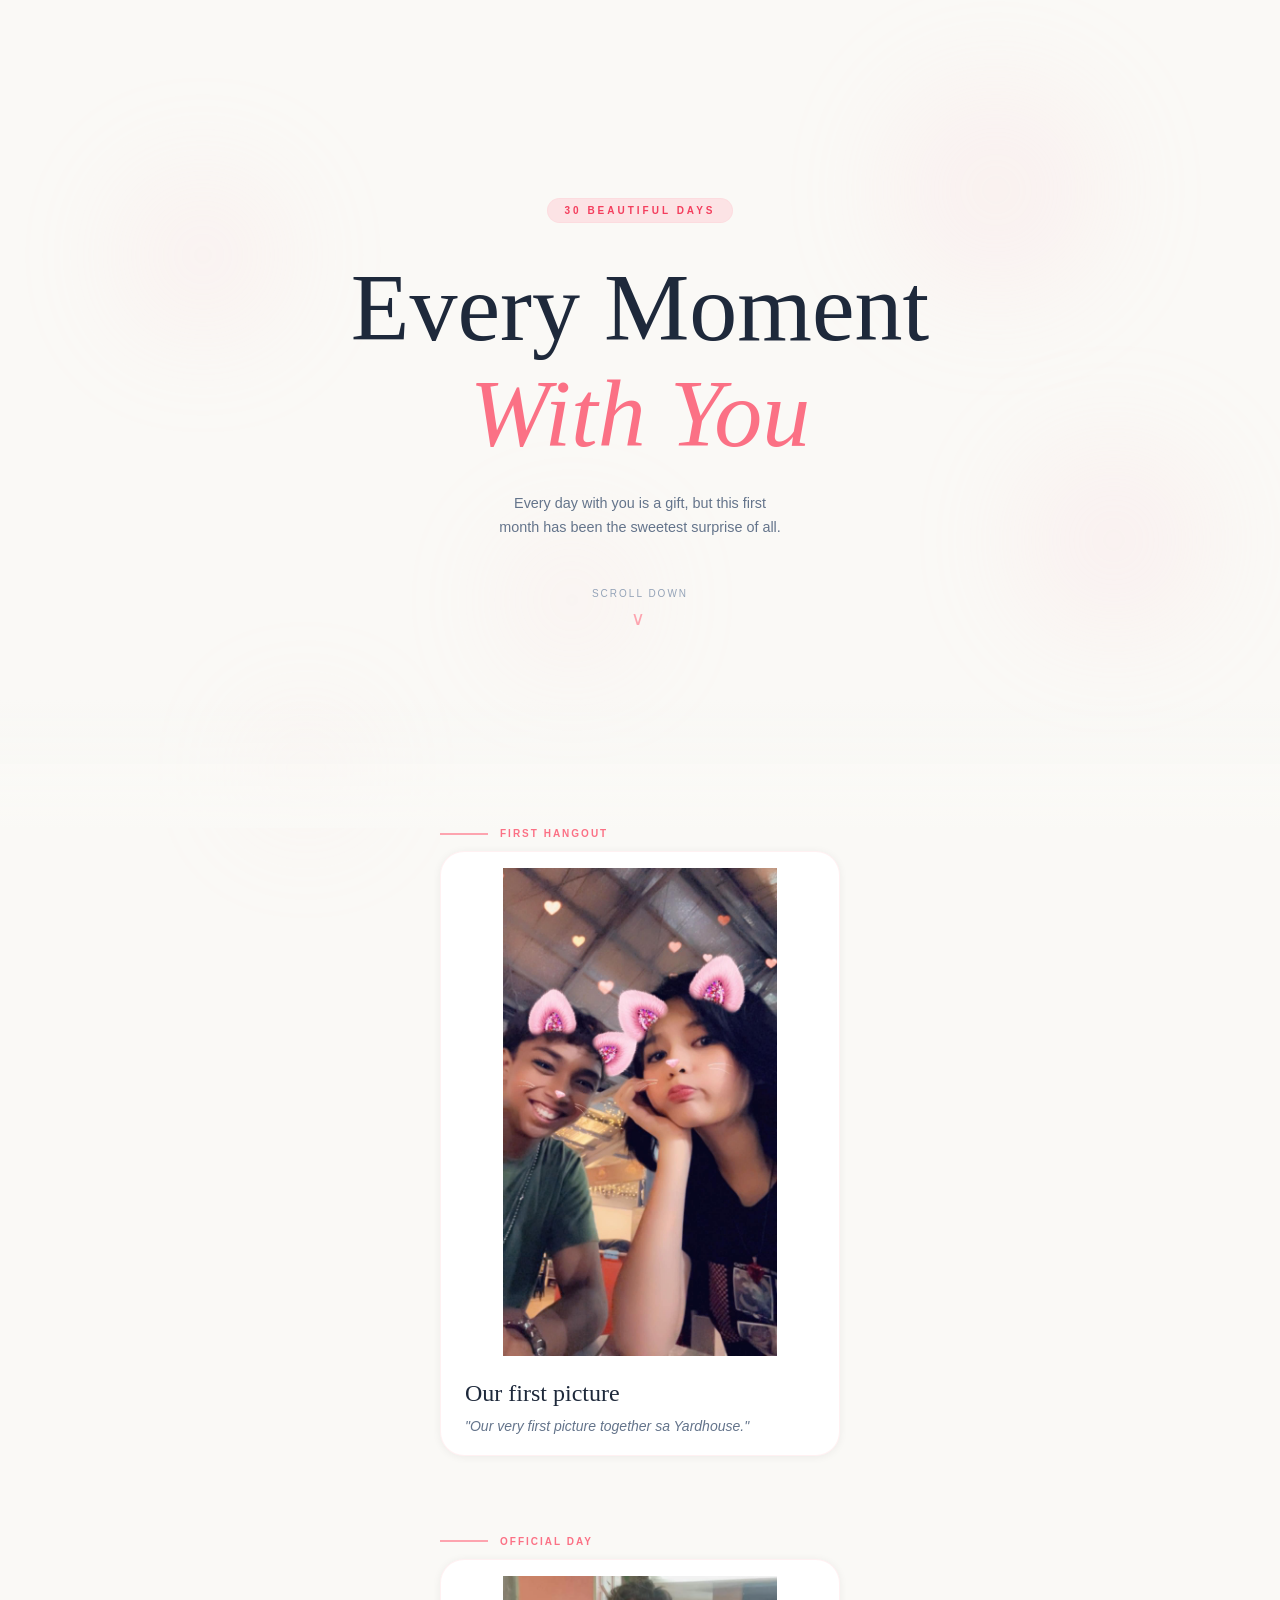
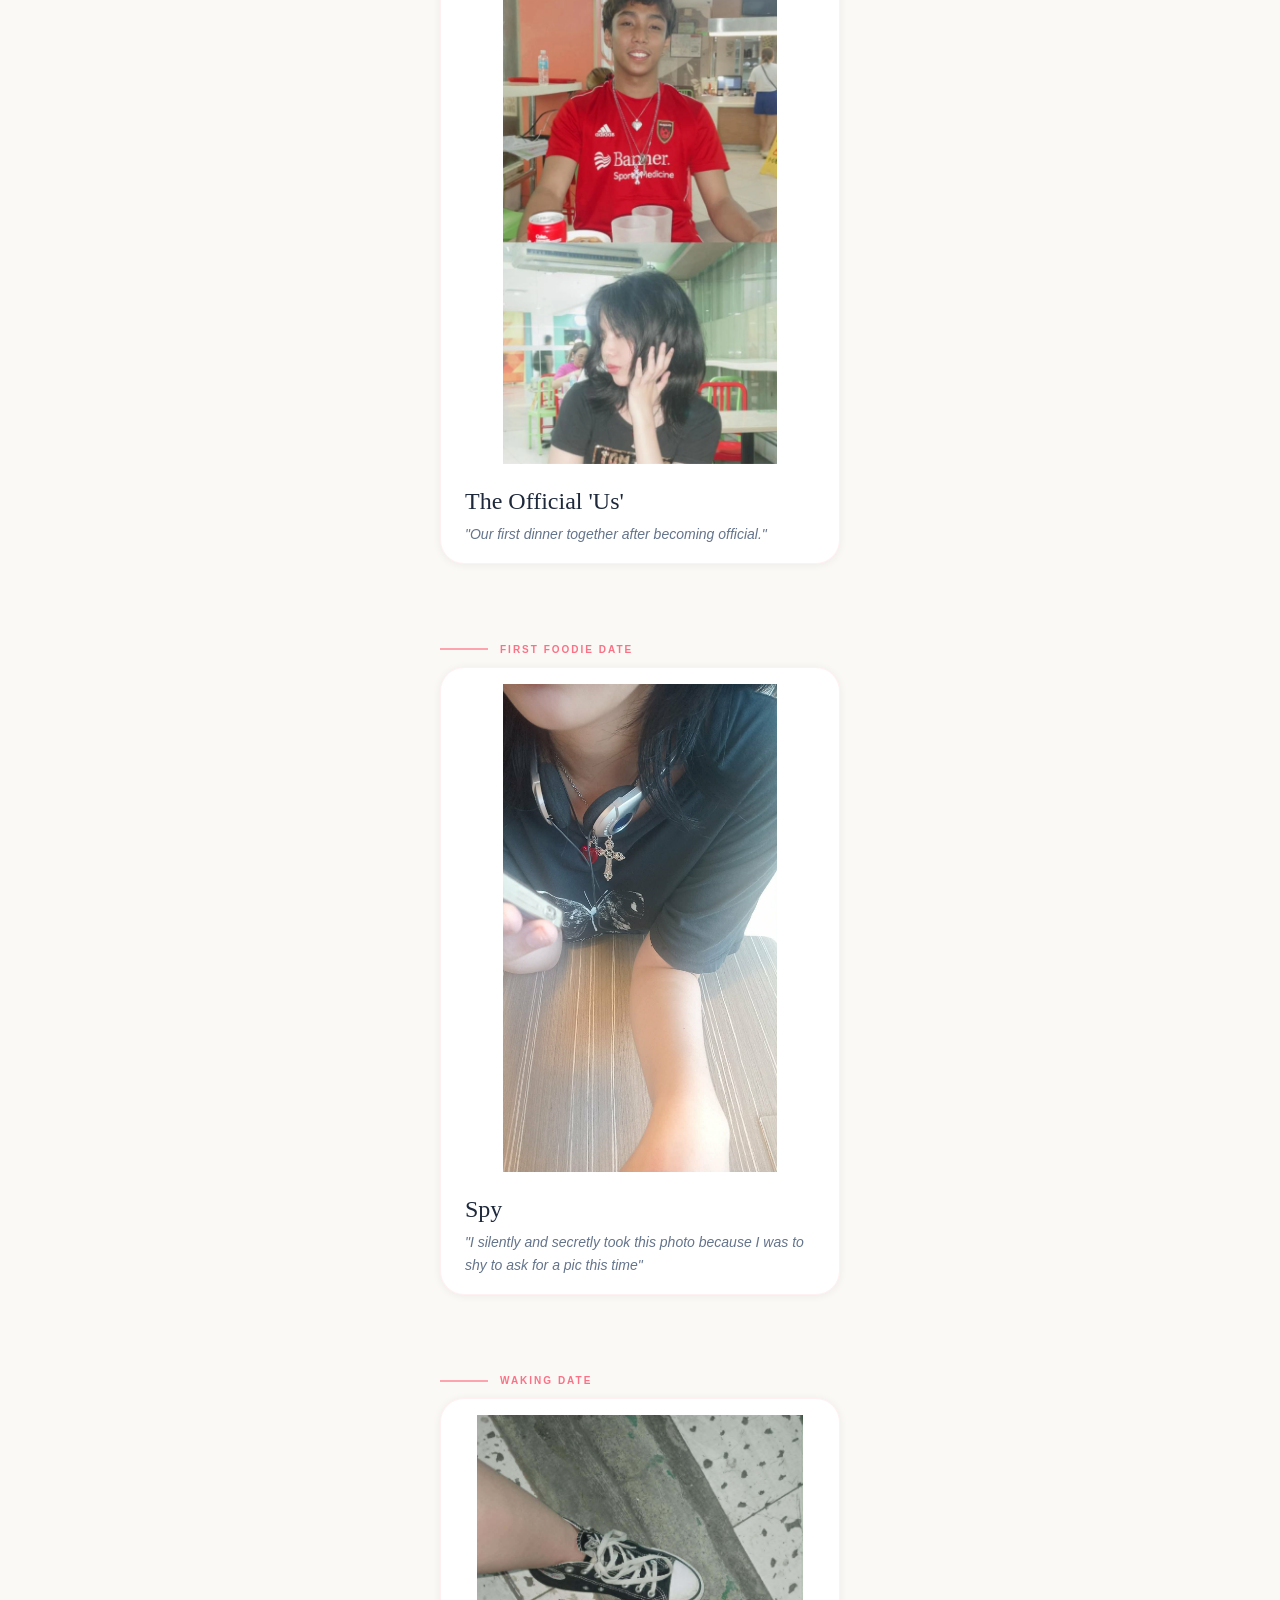
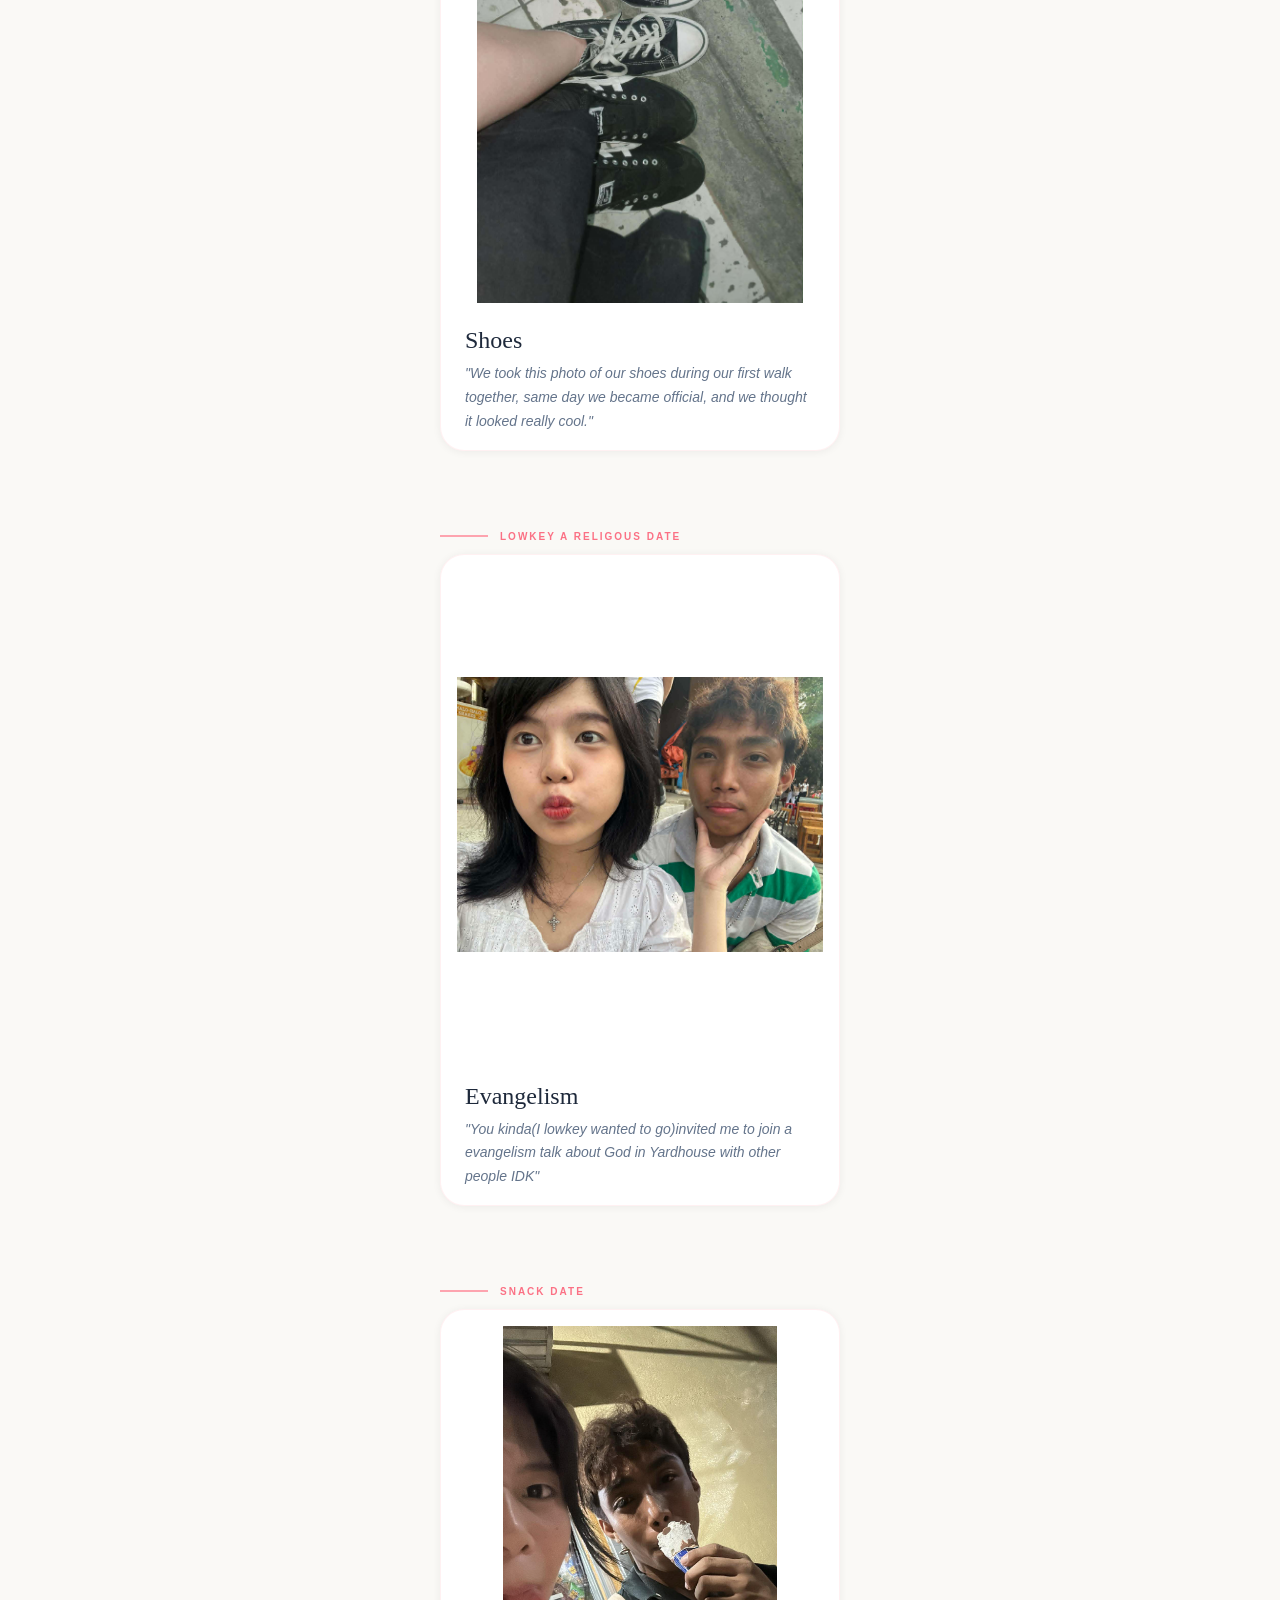
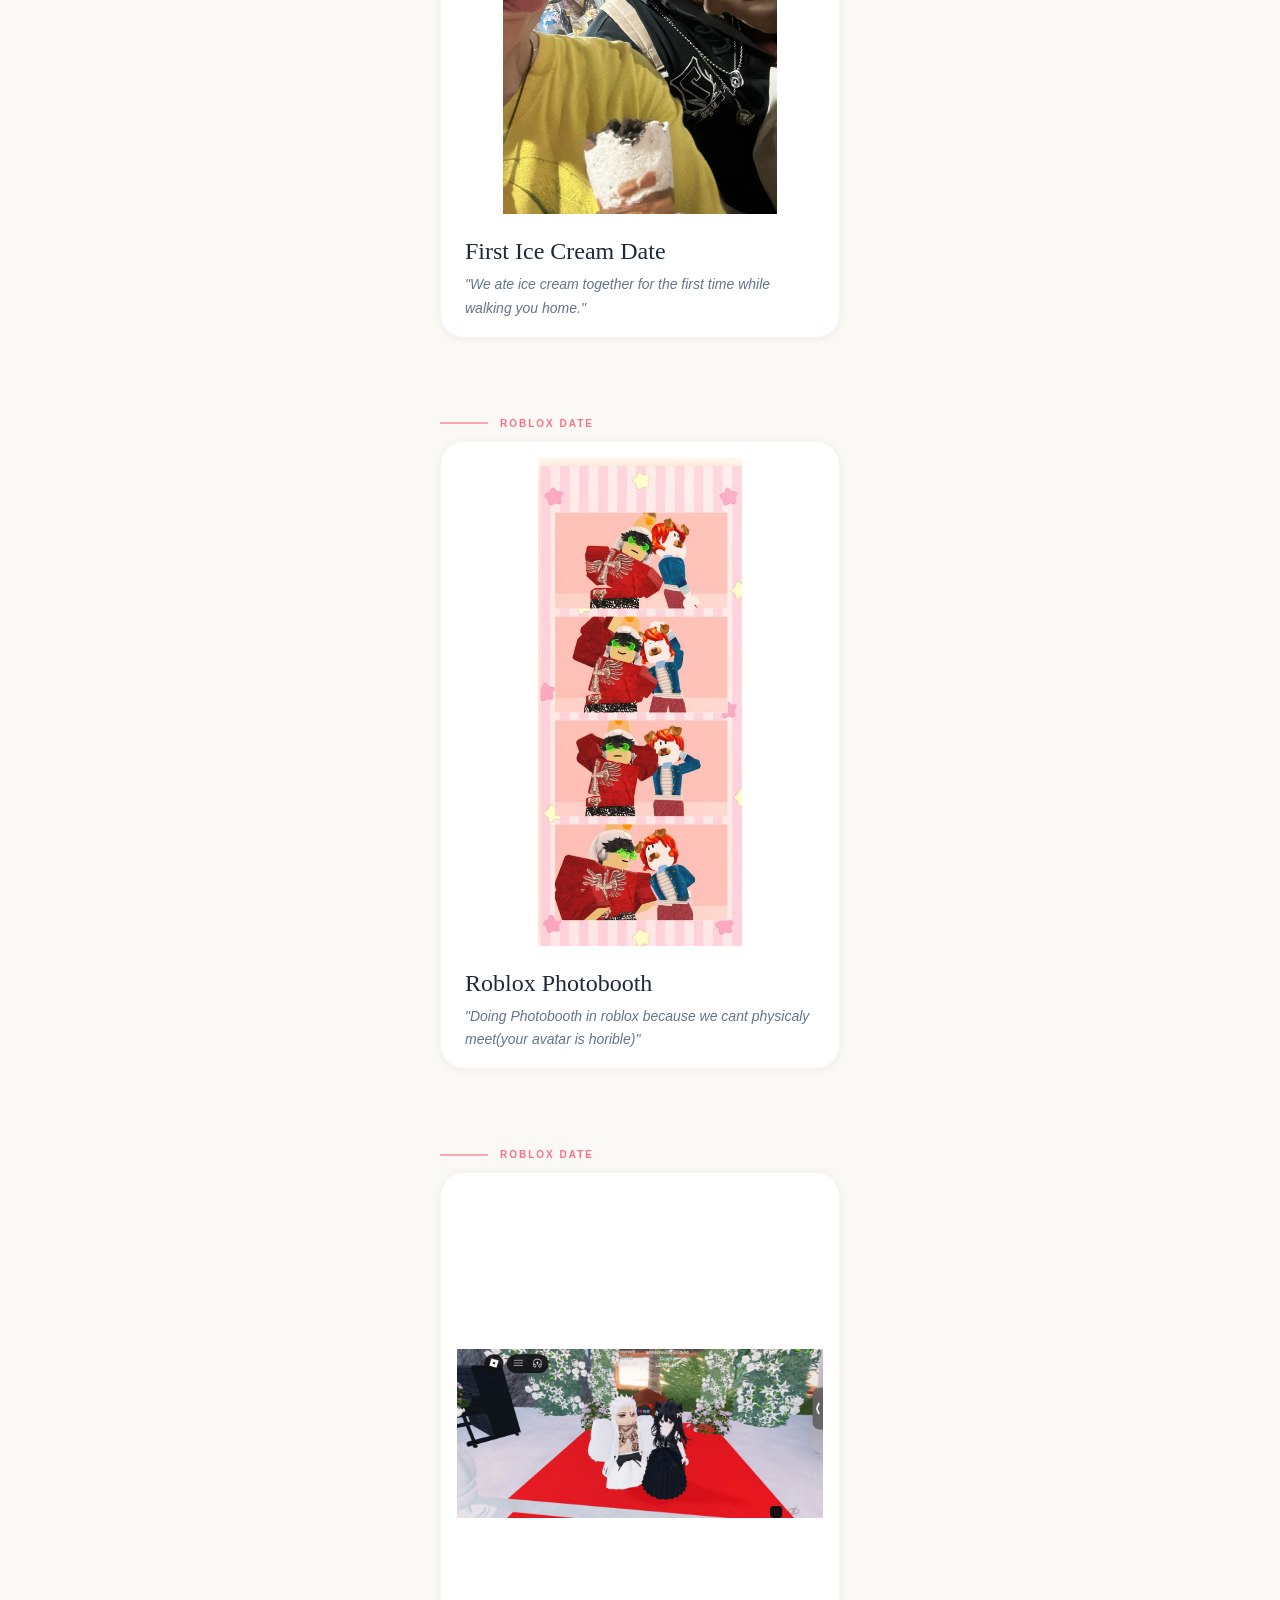
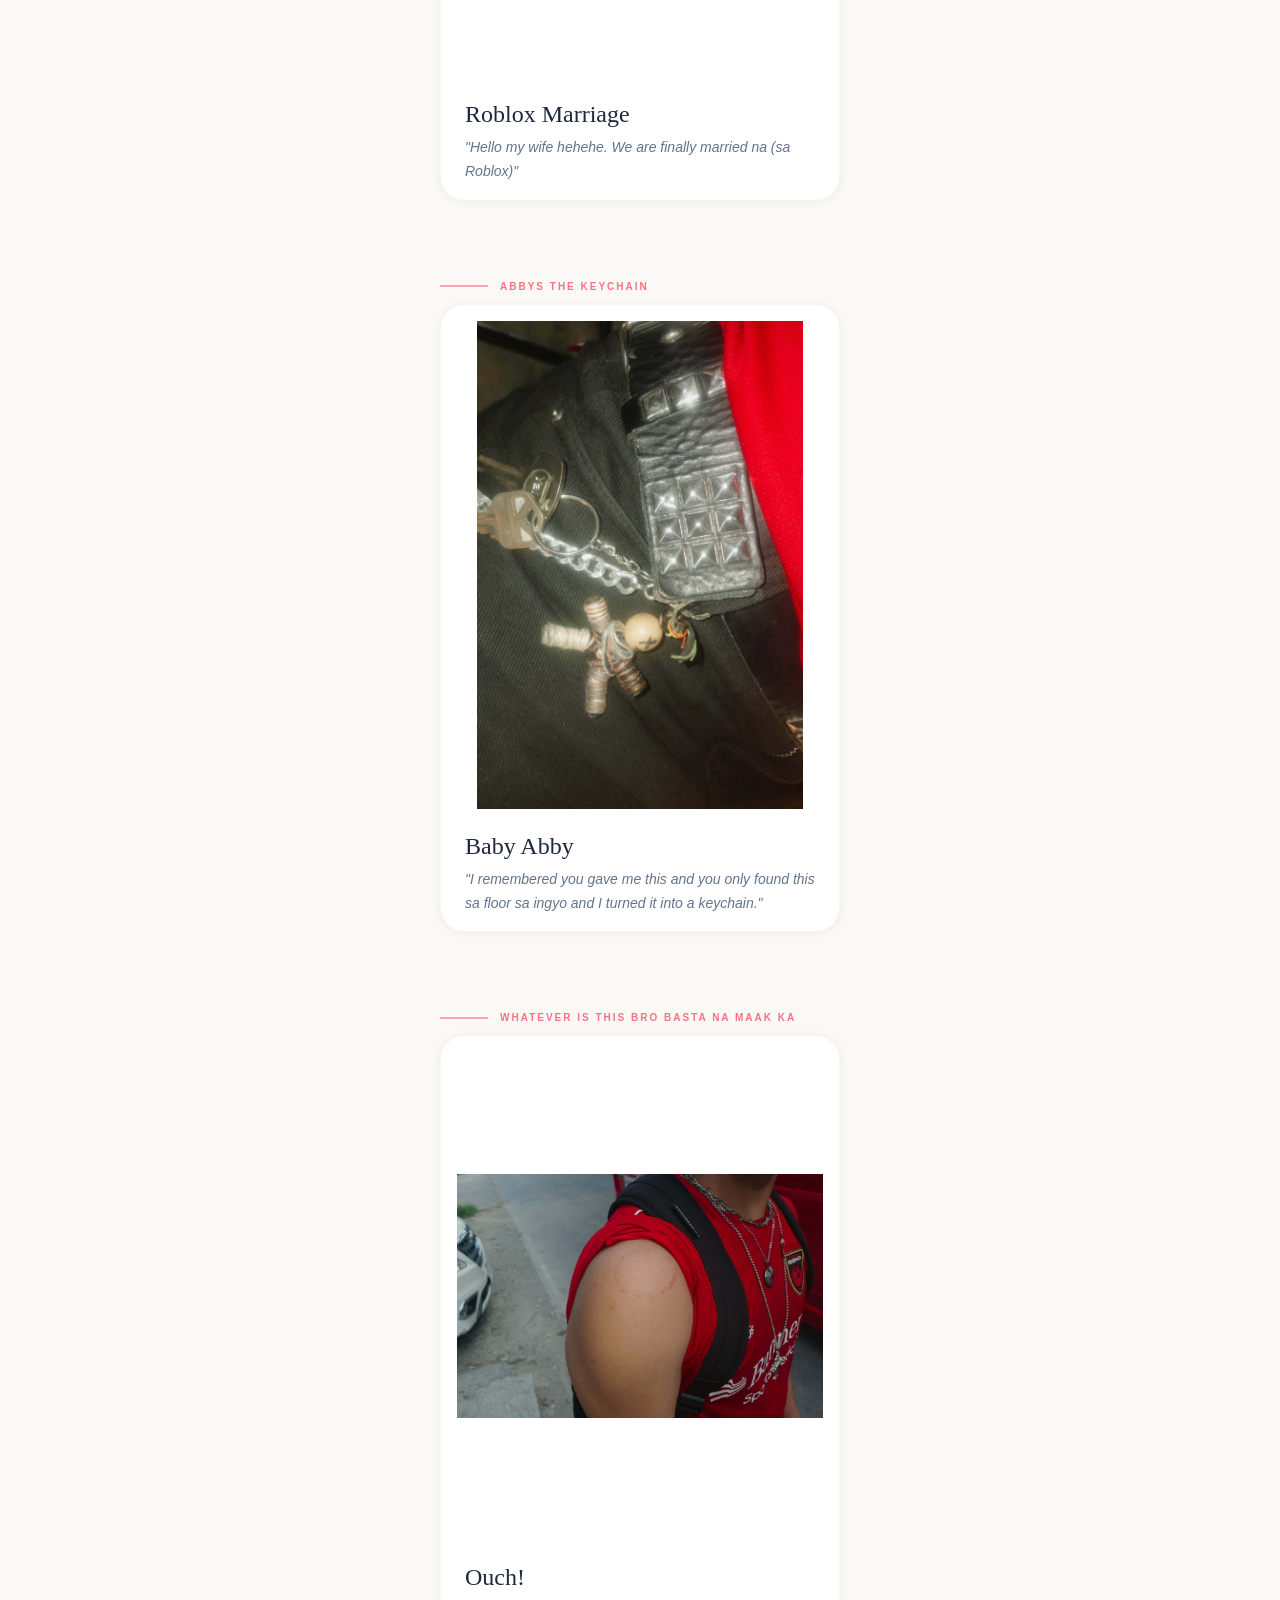
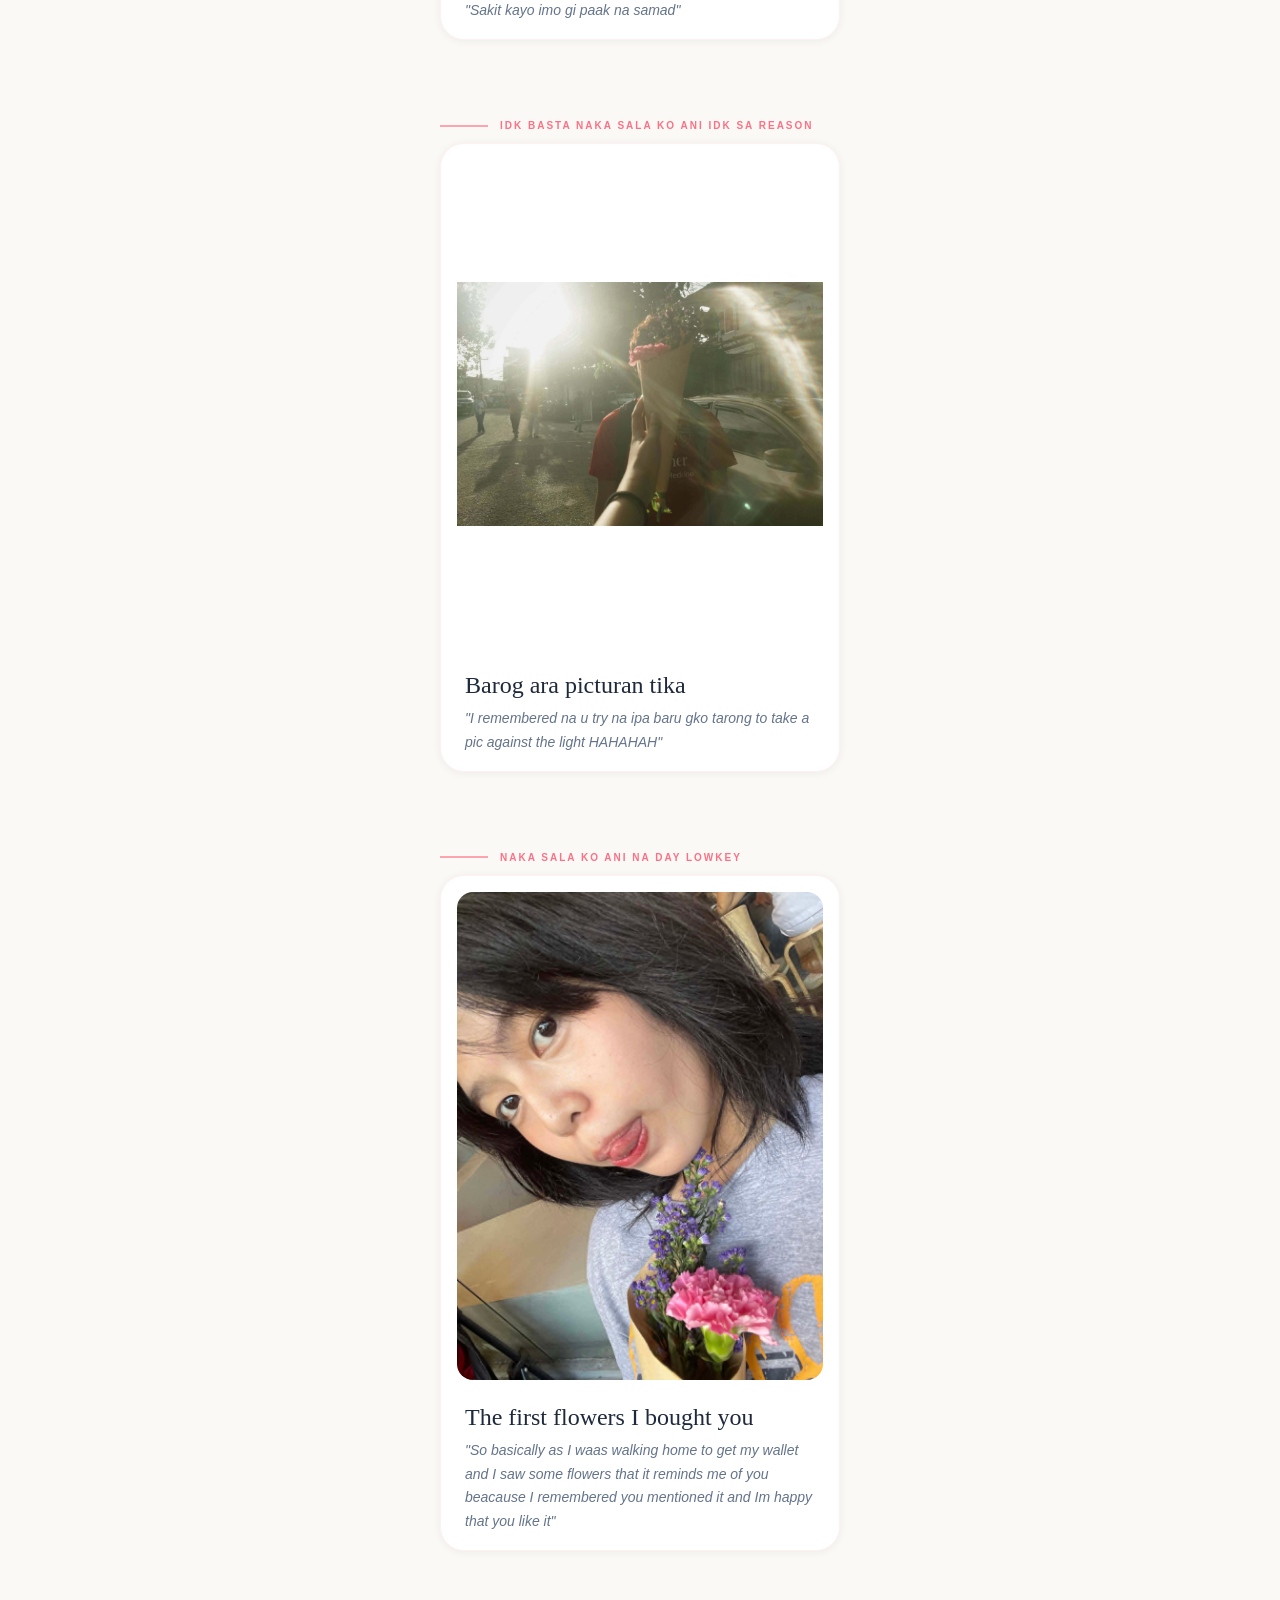
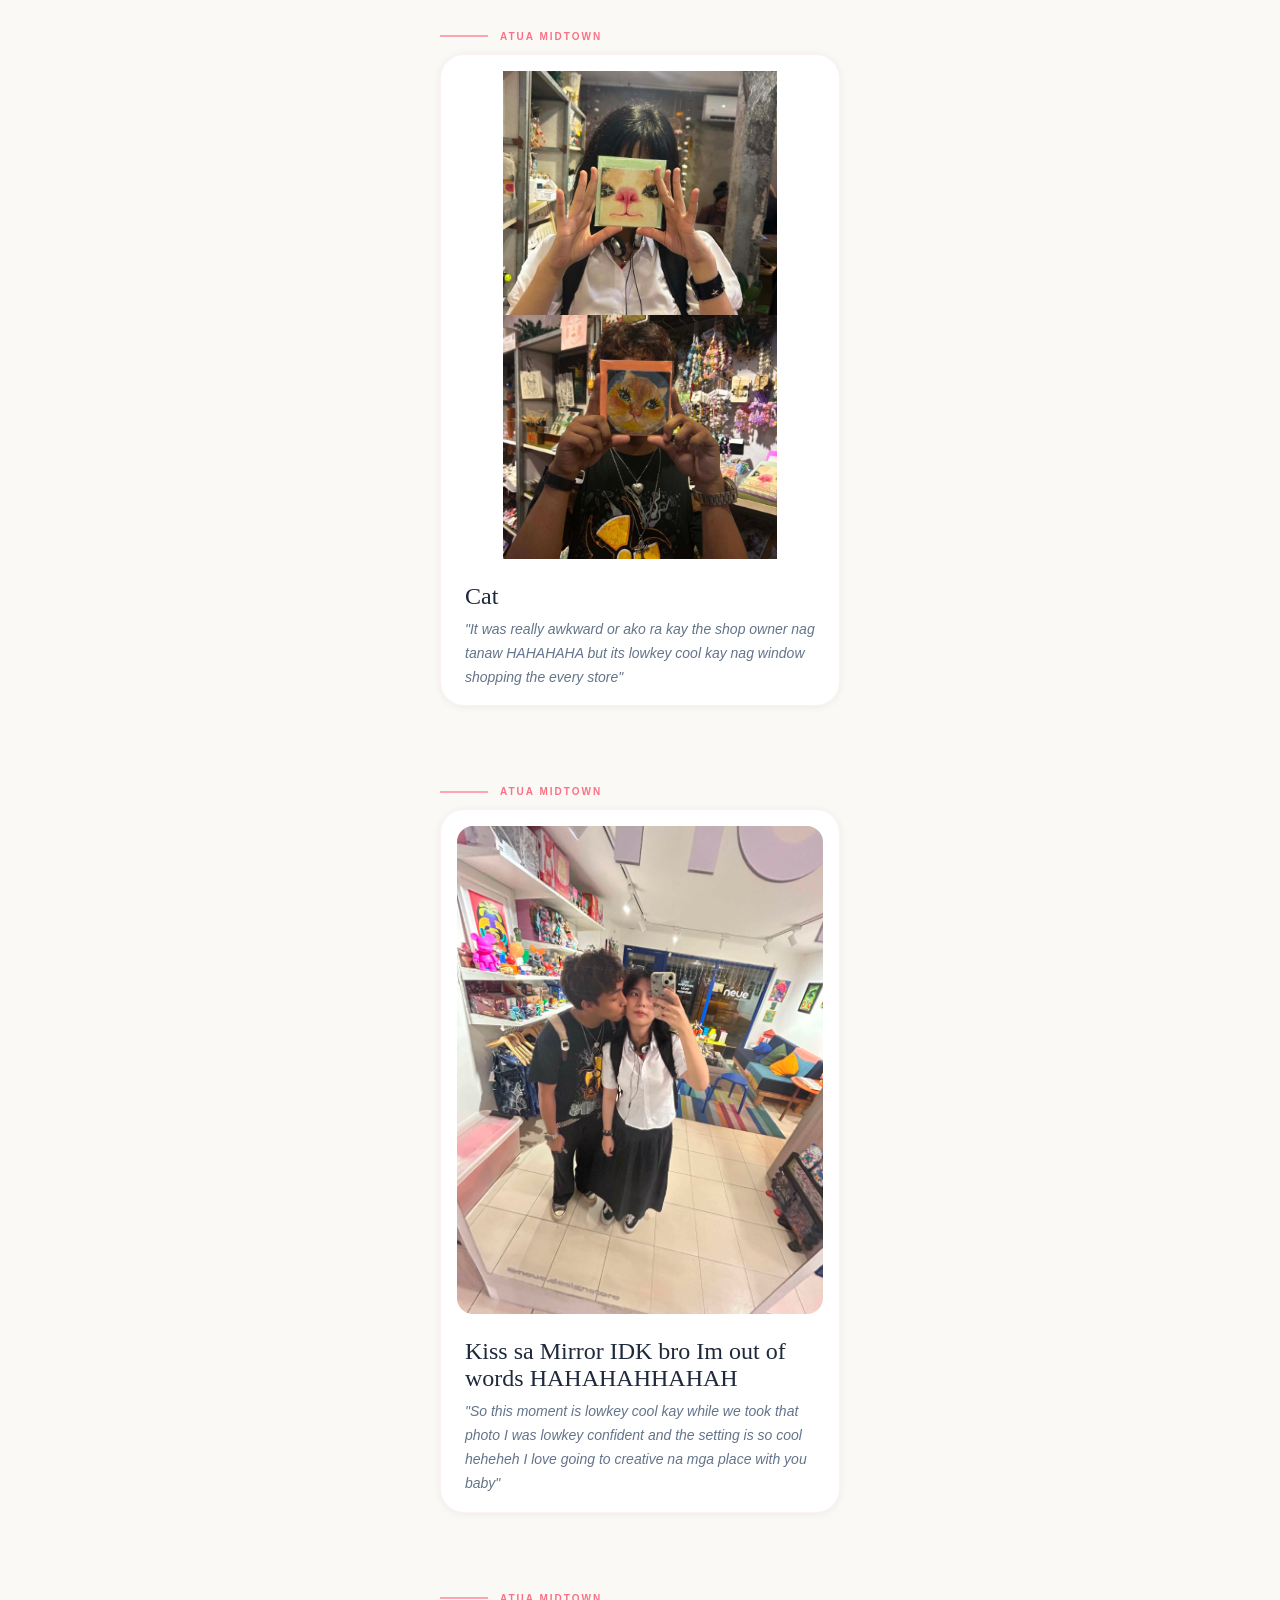
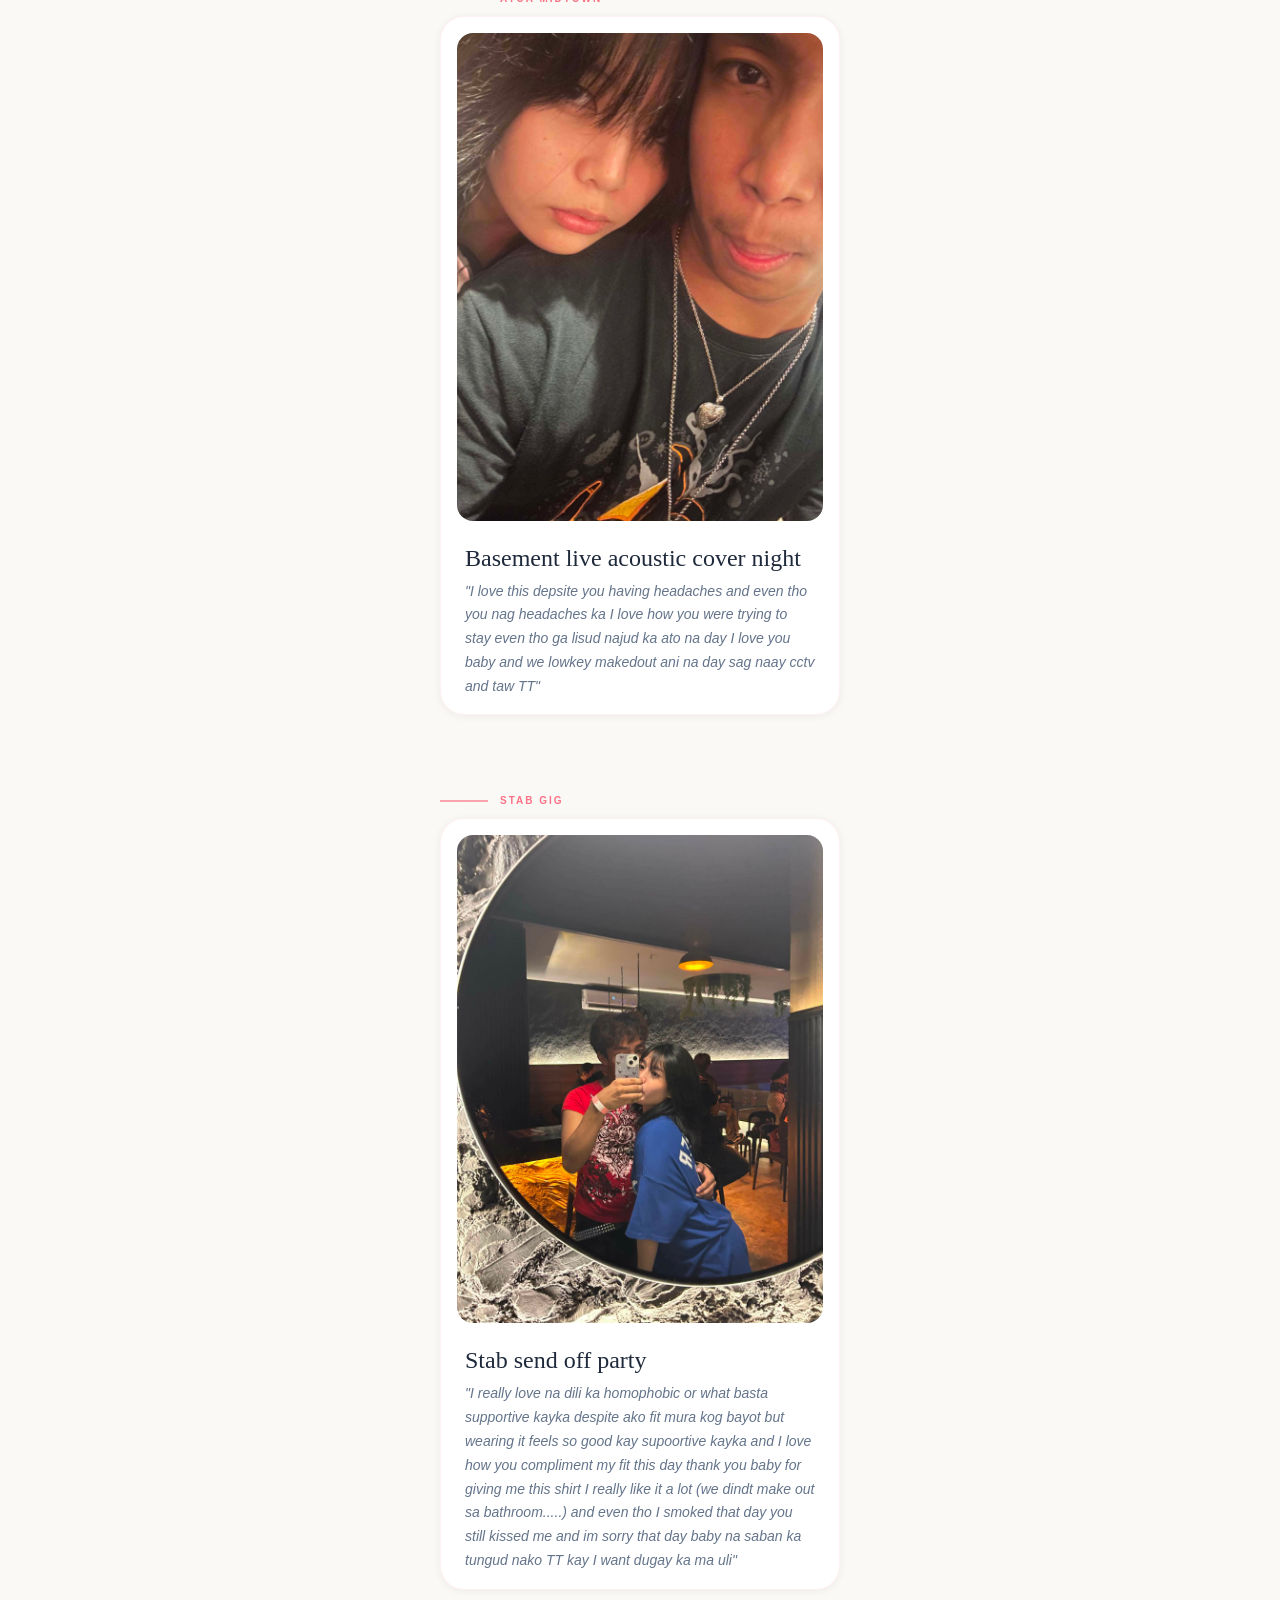
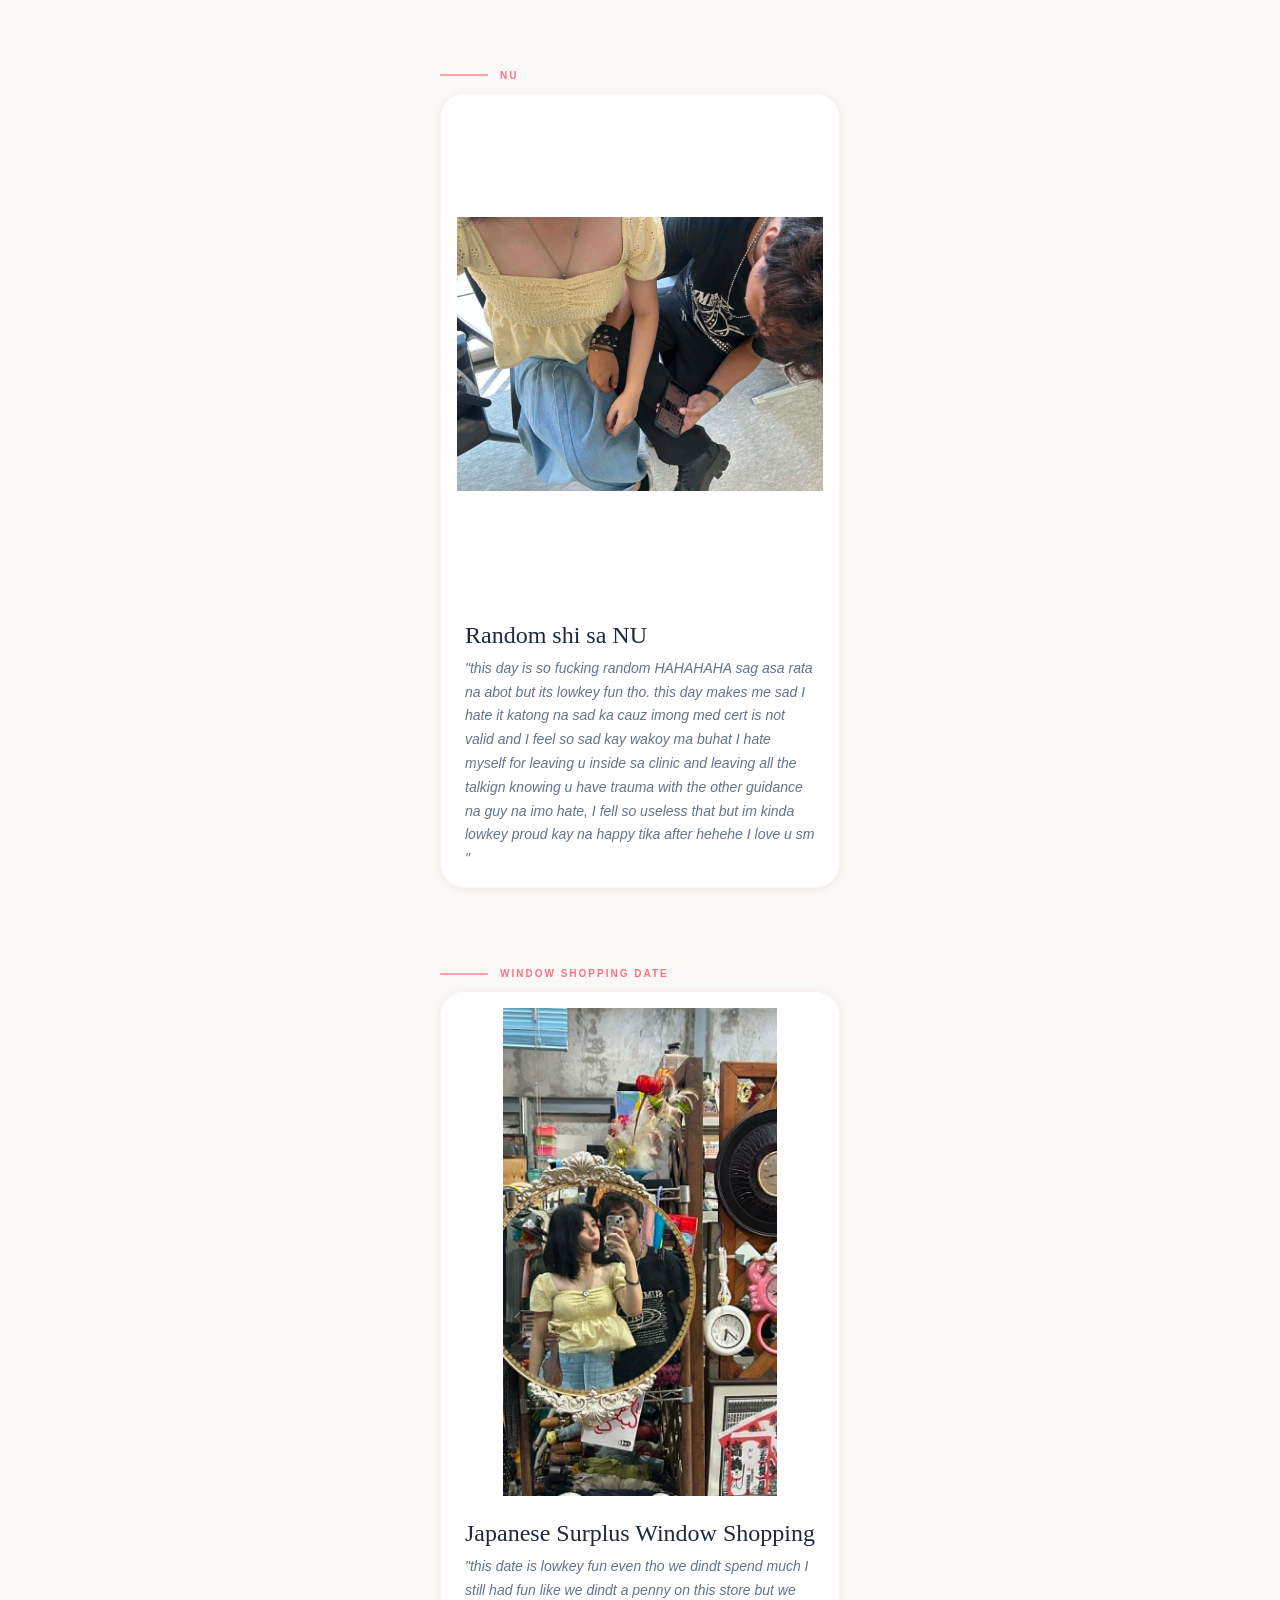
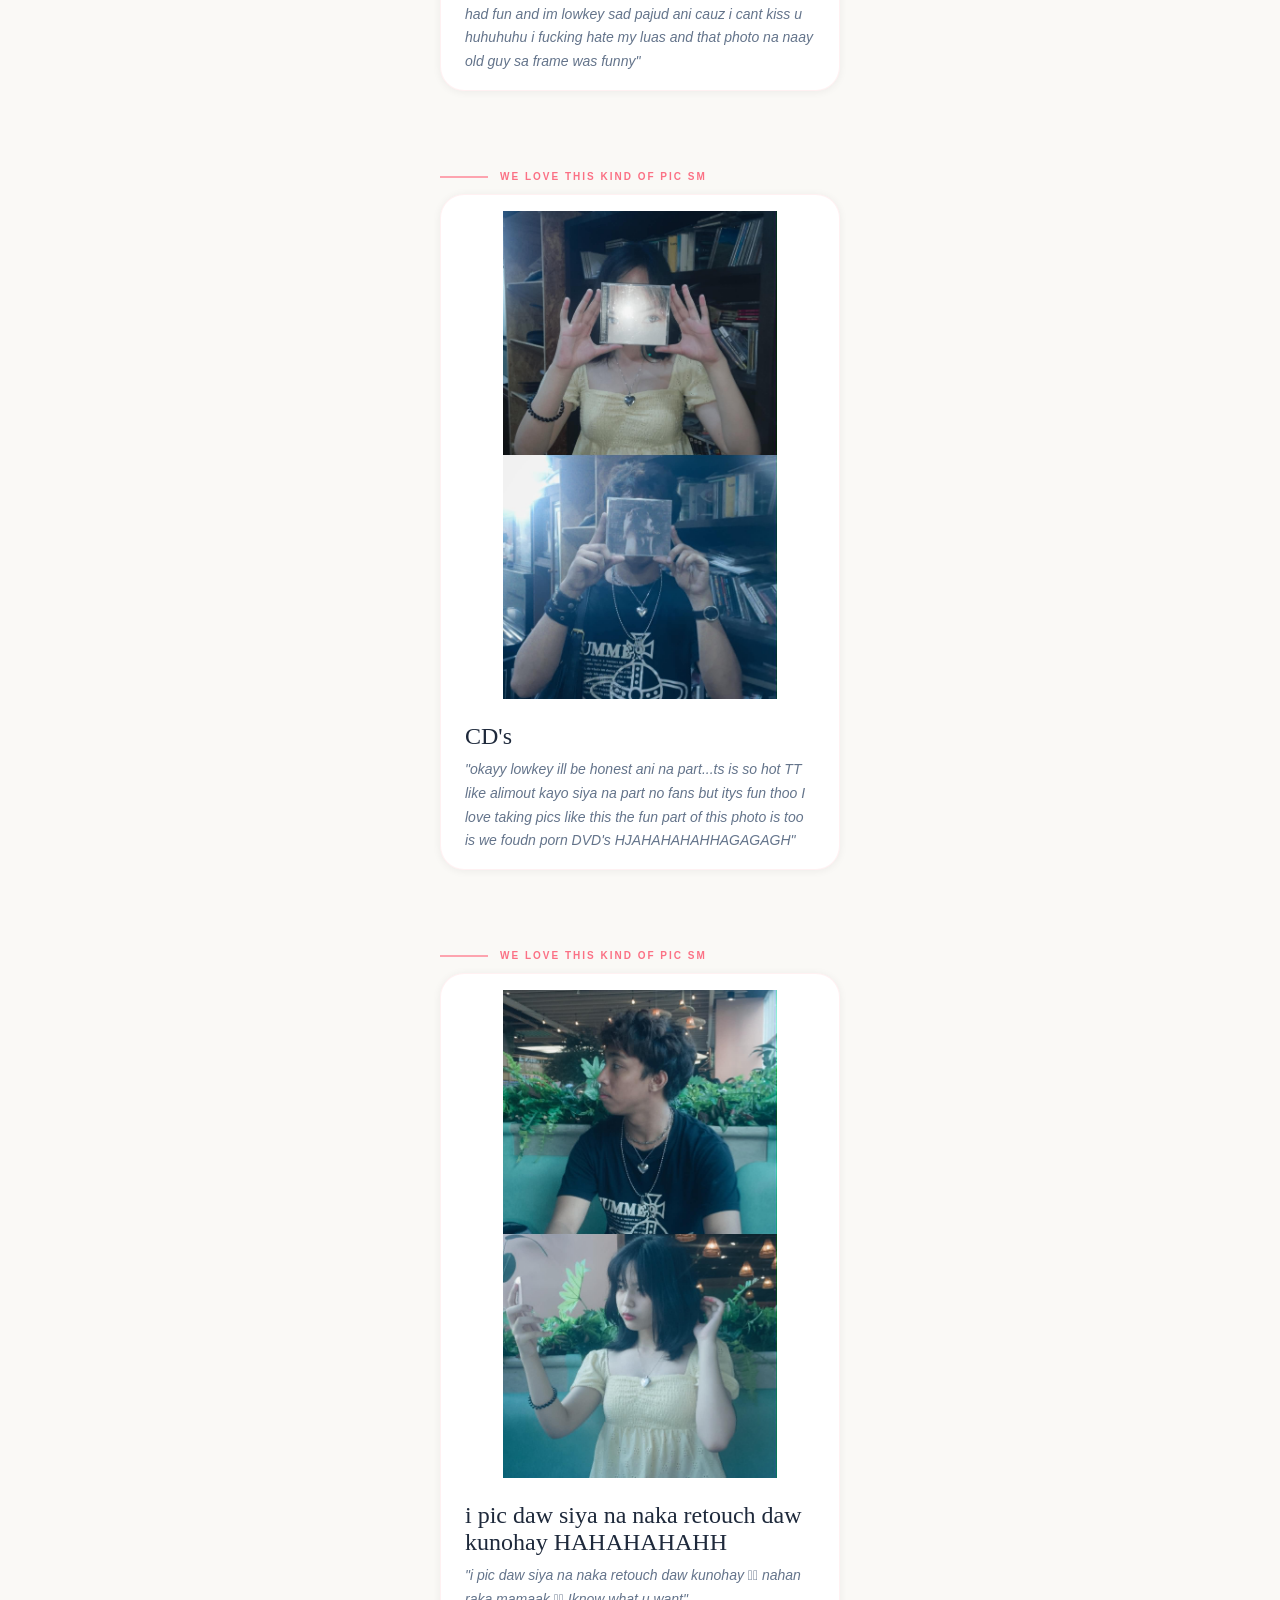
==== commit 38ed0d95: "updated styles" ====
--- a/index.html
+++ b/index.html
@@ -25,7 +25,7 @@
       <h1>Every Moment <br><em>With You</em></h1>
       <p>Every day with you is a gift, but this first month has been the sweetest surprise of all.</p>
       <div class="scroll-hint">
-        <span>Scroll through us</span>
+        <span>Scroll Down</span>
         <span class="arrow">∨</span>
       </div>
     </div>
@@ -53,9 +53,17 @@
       <h2 class="poem-title">For You</h2>
       <div class="poem-body">
         <!-- ✏️ EDIT YOUR POEM HERE — each line is a <p> -->
-        <p>hi</p>
+        <p>So hi baby, it's been a month! Happy monthsary to us, baby, since it's officially us now, hehe. I'm just so really, really happy that I met you. I want you to know how grateful I am to have you in my life. I just love everything about you, like your hair, your eyes, your white skin, and those cute dimples in your cheeks, just absolutely everything about you. The way you talk to me and the way you act around me just melts my heart.</p>
+        <p>I still remember that exact moment when we met at Cebu Making Space. That was a gig that I didn't even know or wasn't sure I was gonna be there for. If it wasn't because of Aaron, I wouldn't have been there, HAHAHAH! I remember how you randomly trauma dumped to me about your parents breaking up, and you lowkey looked like a lesbian at that time, HAHAHAH. Like a dominant one, because the way you talk is like a lesbian. And I also remember we talked about pugs(My pug and yours heheheh), baby, heheheh. But it was kinda sad that day because you left, though I was lowkey happy because I got to say bye-bye to you, hehehe baby. </p>
+        <p>I just hope the more we see each other, the more you'll just be your true self around me, because I really want to see the real you. I want to see all of it, baby, the real you. I want to see your flaws, the beauty of you being vulnerable with me, and knowing you never have to pretend just to impress me. I want to see what's truly inside you, not just your beautiful looks. I want to see deep inside your heart and your soul.</p>
+        <p>Baby, can you be weak around me, heheh? Not just when we are together, like even in chats, I want you to be vulnerable. I want to be the person who holds you when you cry, baby, who listens to you when you're stressed, and who loves you even on your hardest days. Like baby, I don't want you to carry everything alone anymore because I'm already here, baby.</p>
+        <p>Before you came into my life, my mind used to be so noisy and anxious. But now, just hearing your voice or seeing your name pop up on my phone makes everything completely quiet and peaceful. You are my safe place, baby.</p>
+          <p>I also want to say that the way you talk to me gives me so much peace and assurance. I used to yearn so badly for someone who could talk and communicate properly, and now I finally have you. I don't have to yearn for that connection anymore. I can go through my whole day without feeling anxious about whether you've replied yet or not. I can go about my day so easily because just knowing I have you is all the assurance I need, baby.</p>
+          |<p>I know we've talked about this before, but it's the honest truth, baby. I'm just so incredibly happy that I got to meet you. I hope we can grow so much closer and stronger together. I know there's no such thing as a perfect couple or a perfect relationship, but I really hope we can try our best to be one. I just want us to be so happy together. I know it's only been a month, and I hope it will always feel this sweet. Even when things get tough, I just hope we’ll always stay happy. I hope we grow more mature together and get to see each other so much more.</p>
+          <p>This is just our first month, but in my heart, I’m already looking forward to a hundred more with you. Thank you for choosing me.</p>
+          <p>I love you so, so much, baby. Happy monthsary to us! I love, love you. I love you, I love you, I love you so much, baby!</p>
       </div>
-      <div class="poem-footer-label">Happy 1st Monthsary, Baby</div>
+<div class="poem-footer-label" style="text-align: center;">Happy 1st Monthsary, Baby</div>
     </div>
   </section>
 
--- a/style.css
+++ b/style.css
@@ -352,7 +352,7 @@
   display: flex;
   align-items: center;
   justify-content: center;
-  padding: 6rem 2rem;
+  padding: 6rem 1rem;
   position: relative;
   z-index: 10;
   opacity: 0;
@@ -366,12 +366,12 @@
 }
 
 .poem-container {
-  max-width: 26rem;
+  max-width: 100%;
   width: 100%;
   background: white;
   border-radius: 2rem;
-  padding: 3rem 2.5rem;
-  text-align: center;
+  padding: 3rem 1.5rem;
+  text-align: left;
   box-shadow: 0 4px 40px rgba(251, 113, 133, 0.12);
   border: 1px solid rgba(255, 228, 230, 0.6);
   position: relative;
@@ -391,6 +391,7 @@
   font-size: 2.5rem;
   margin-bottom: 1.5rem;
   animation: pulse 2s ease-in-out infinite;
+  text-align: center;
 }
 
 .poem-title {
@@ -411,10 +412,11 @@
   font-family: Georgia, serif;
   font-size: 1rem;
   color: #475569;
-  line-height: 2;
+  line-height: 1.9;
   font-style: italic;
   font-weight: 400;
-  margin: 0;
+  margin: 0 0 1rem 0;
+  text-align: left;
 }
 
 .poem-body p:empty {
